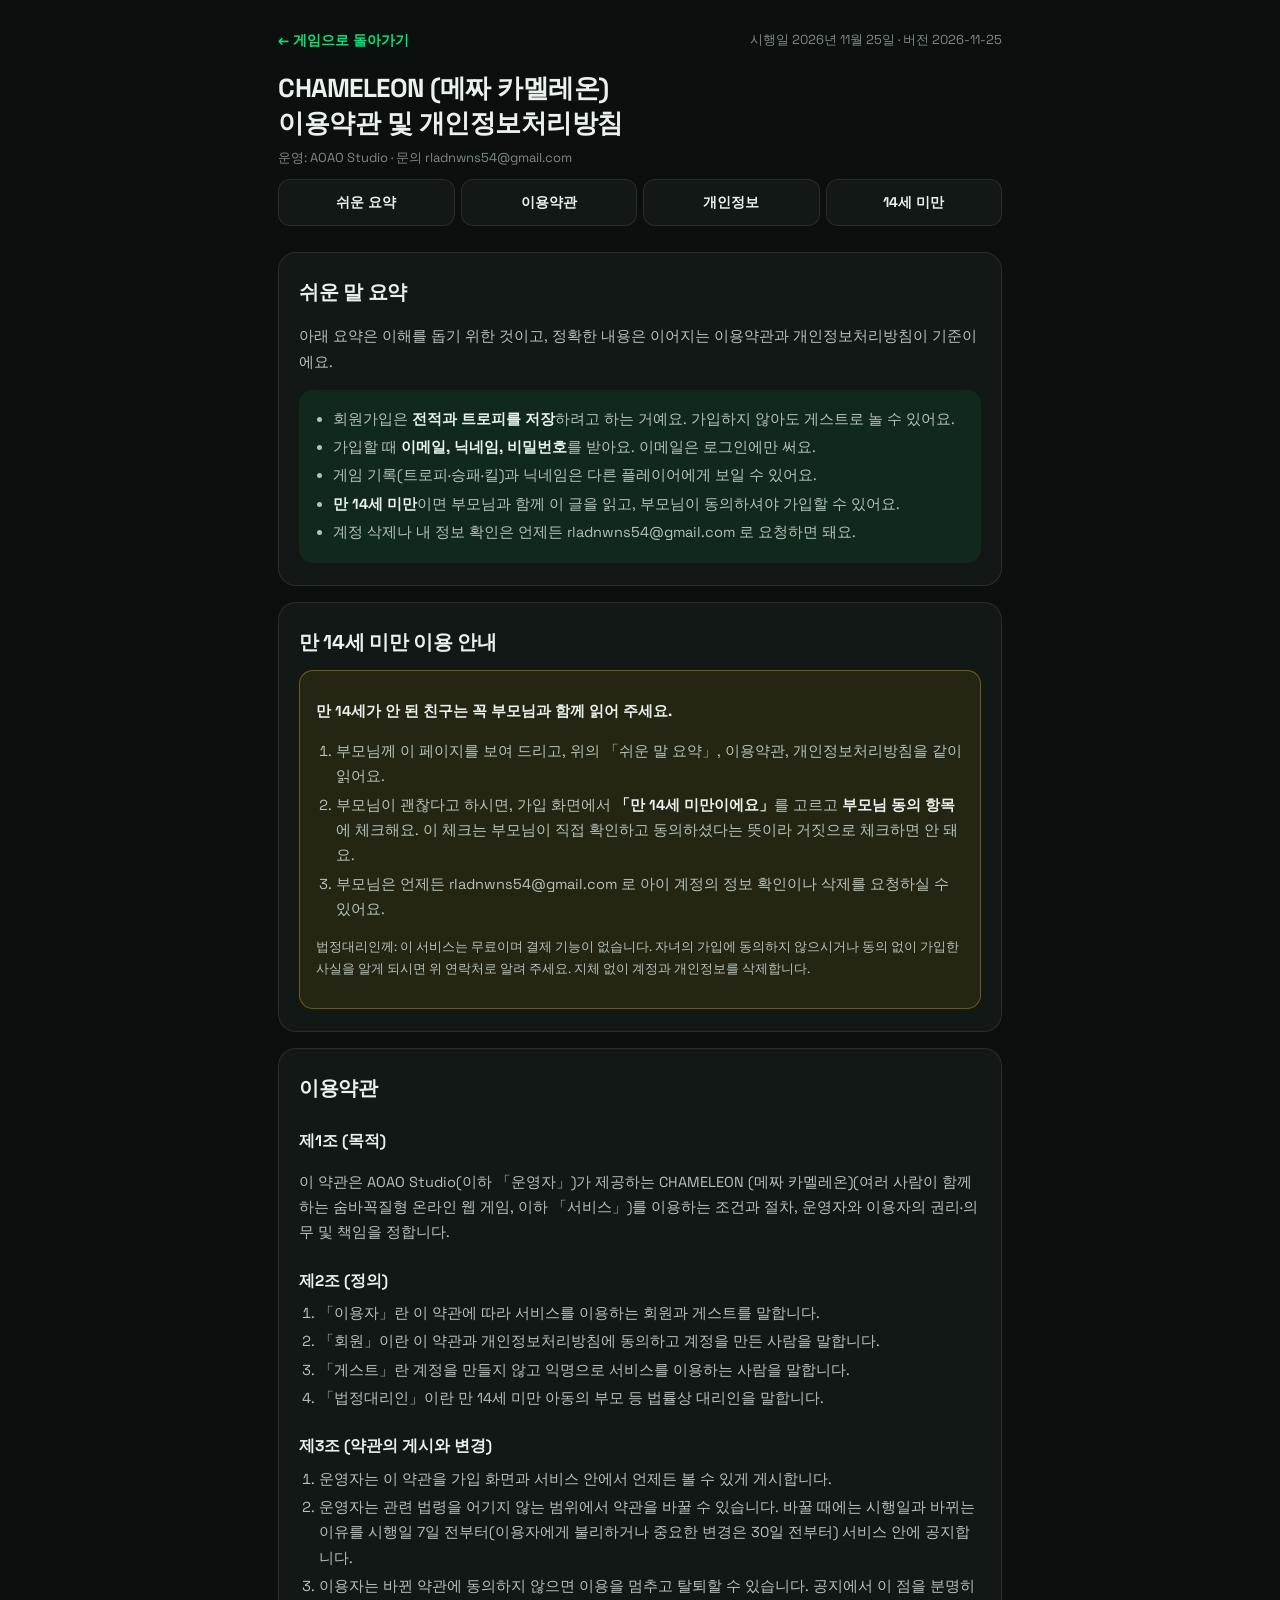
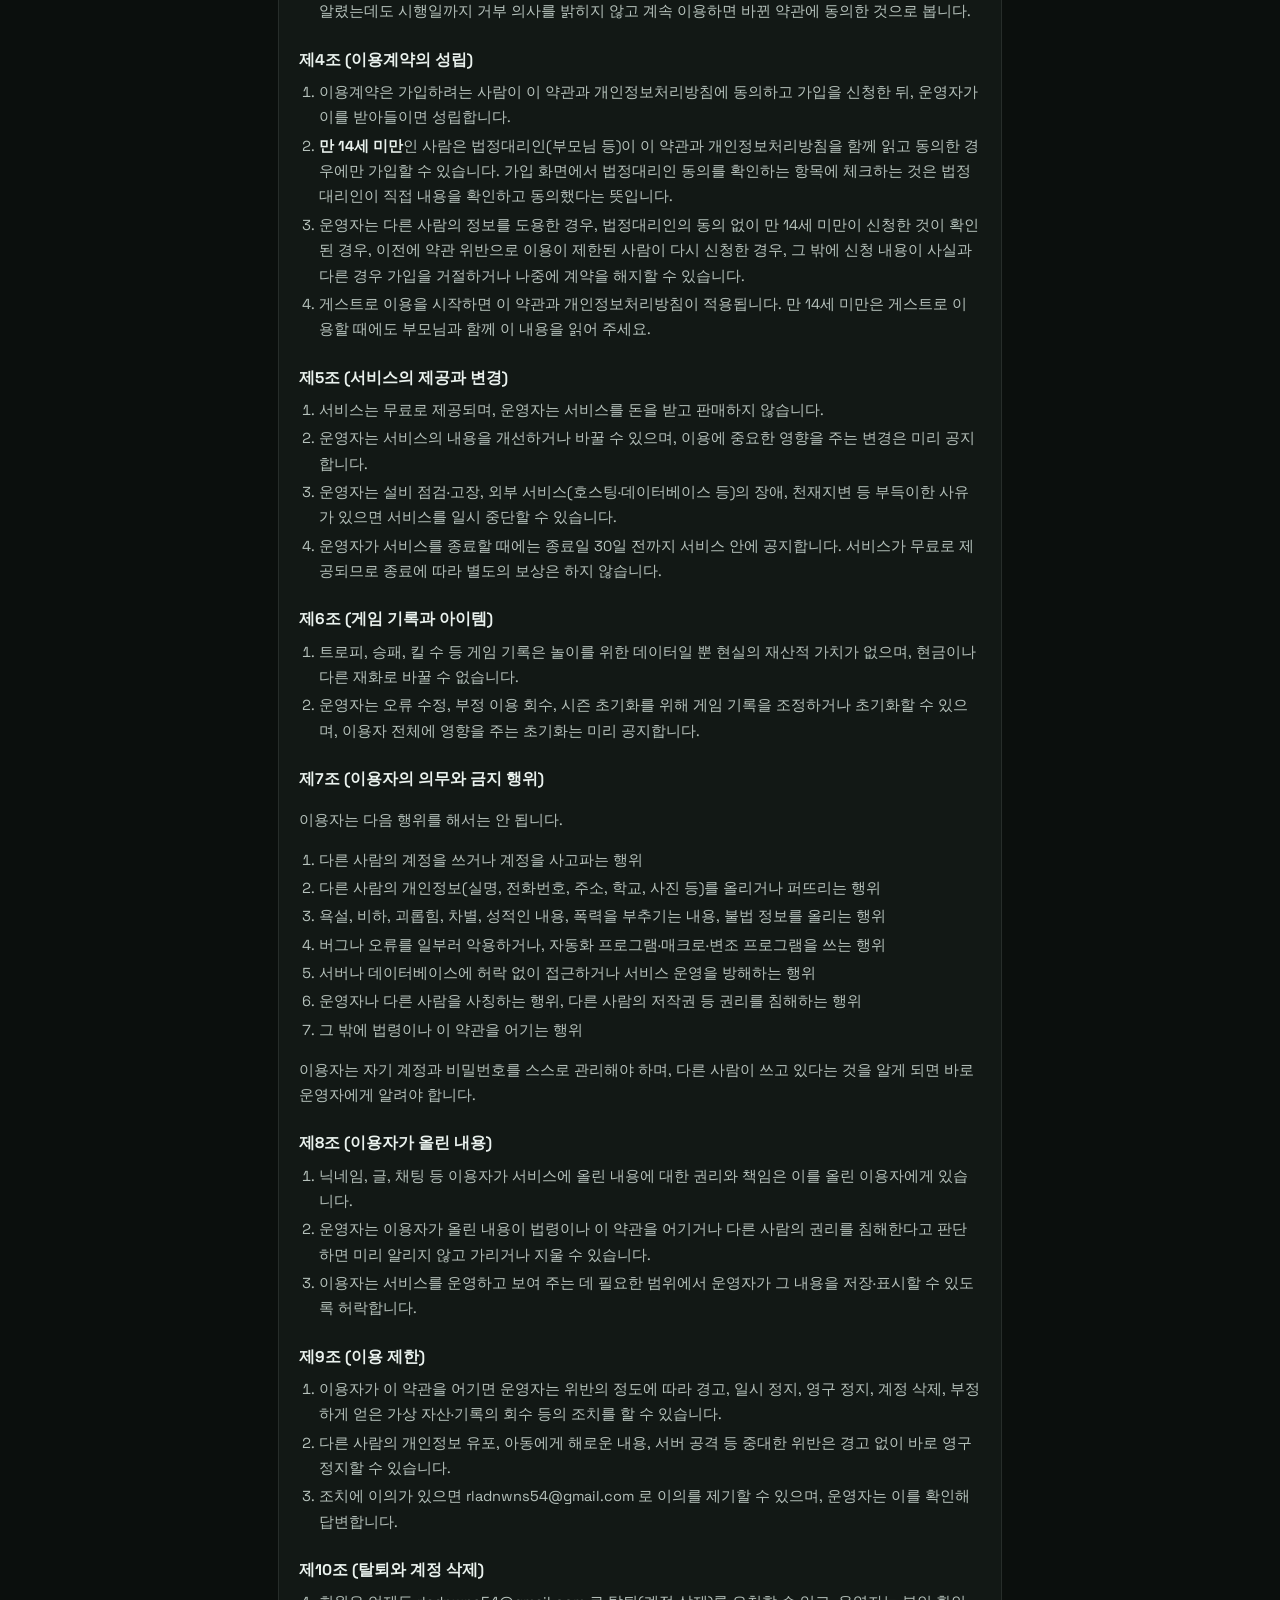
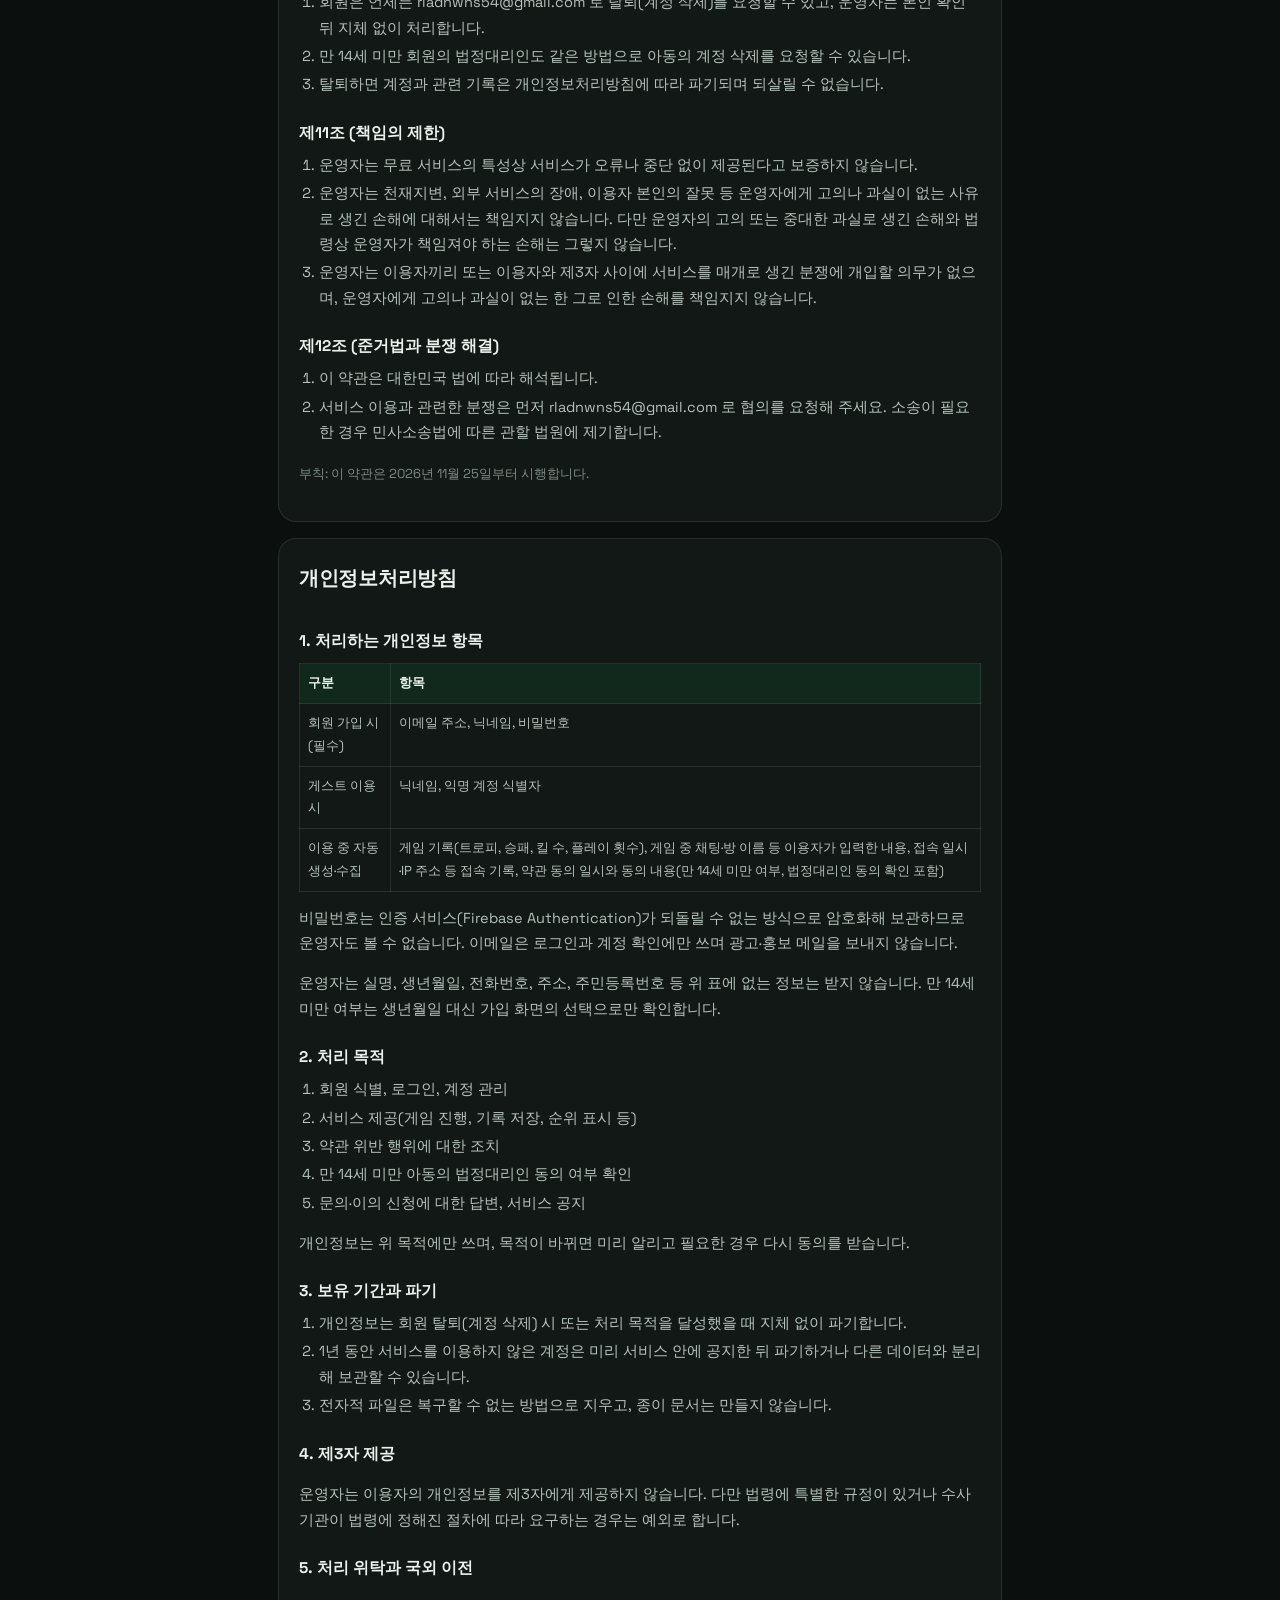
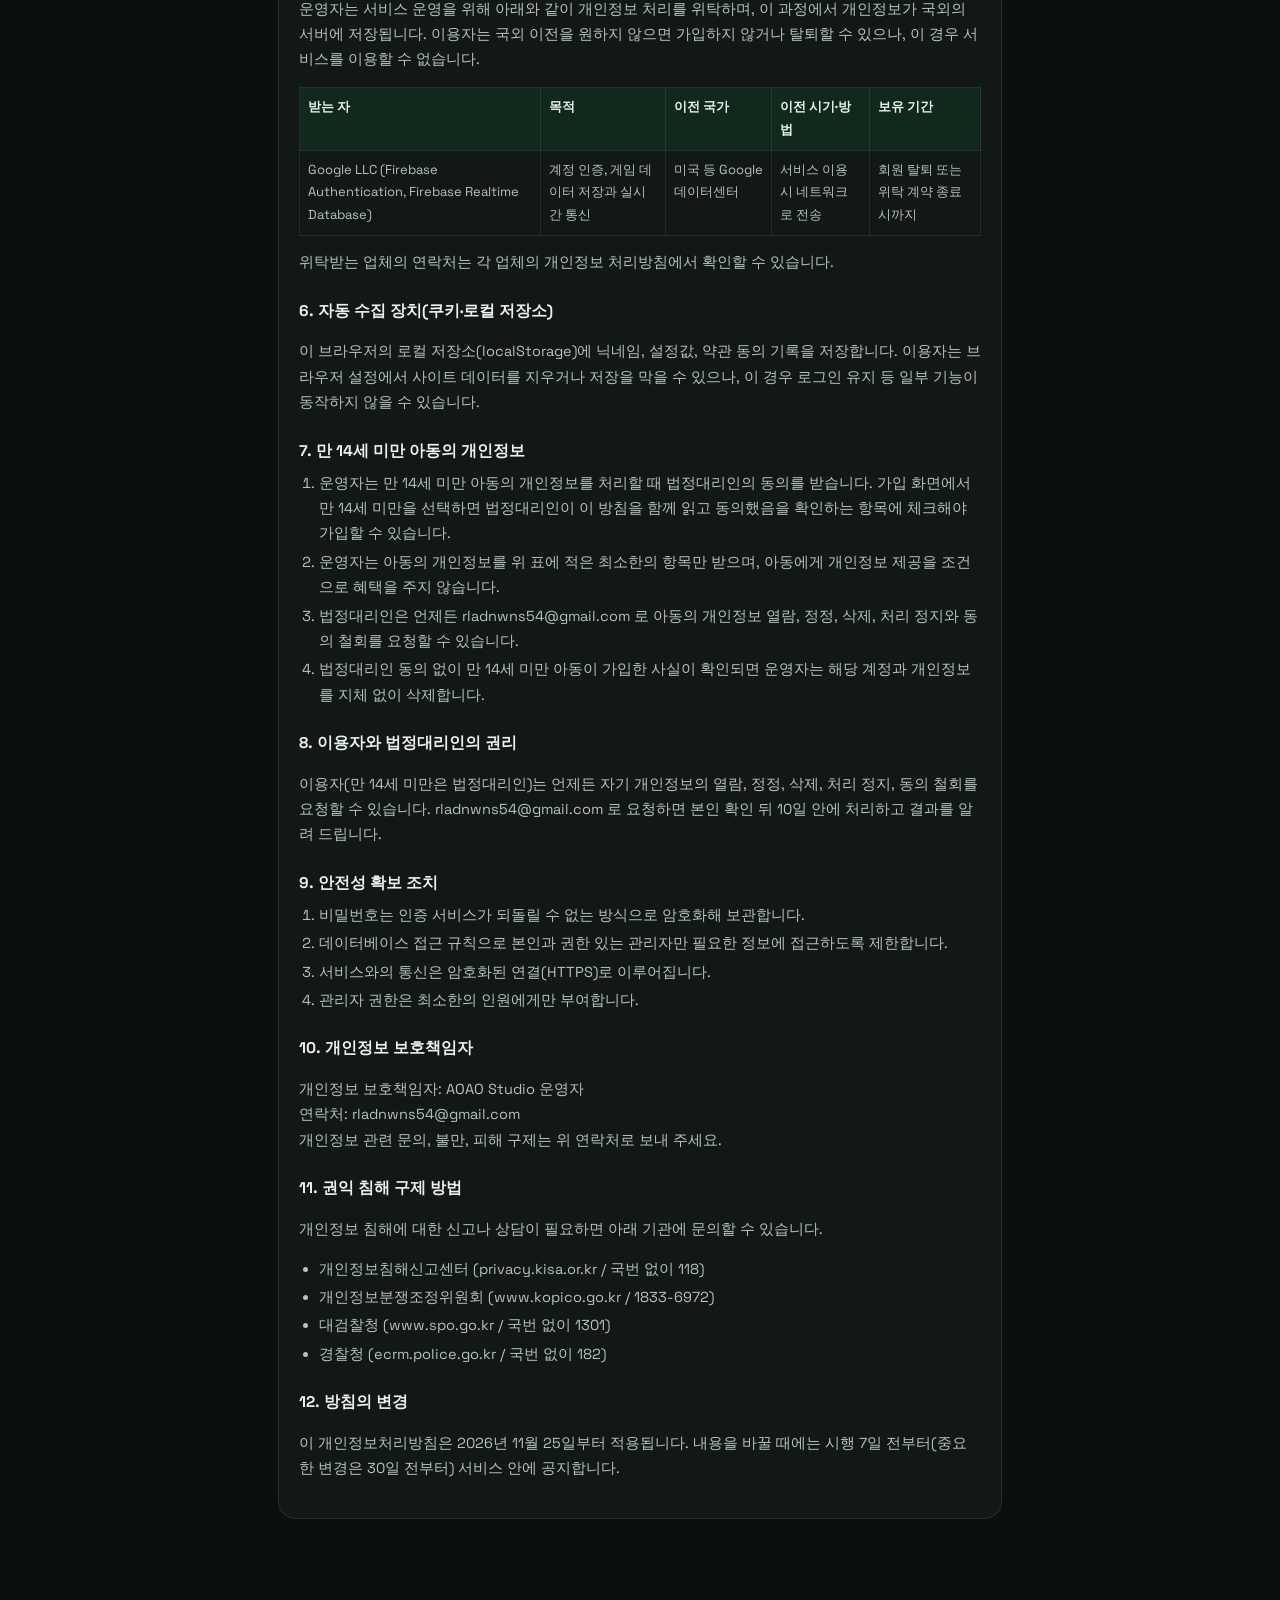
==== terms.html @ 979466a5 "회원가입에 이용약관·개인정보처리방침·만 14세 미만 보호자 동의 추가 - terms.html: 이용약관, 개인정보처리방침, 만 14세 미만 안내 - 가입 시 필수 동의 2개 + 나" ====
<!DOCTYPE html>
<html lang="ko">
<head>
<meta charset="utf-8">
<meta name="viewport" content="width=device-width, initial-scale=1">
<title>CHAMELEON (메짜 카멜레온) · 이용약관 및 개인정보처리방침</title>
<link rel="stylesheet" href="https://fonts.googleapis.com/css2?family=Space+Grotesk:wght@500;700&display=swap">
<style>
:root{--bg:#0b0f0d;--card:#121815;--ink:#EAF2EE;--sub:#B6C2BC;--mute:#7C8A83;--line:rgba(255,255,255,.09);--accent:#00E676;--soft:rgba(0,230,118,.08);--warn:rgba(255,196,0,.08);--warnline:rgba(255,196,0,.35);
font-family:'Space Grotesk','Pretendard','Apple SD Gothic Neo','Noto Sans KR',sans-serif;}
*{box-sizing:border-box}
body{margin:0;background:var(--bg);color:var(--ink);line-height:1.75;-webkit-font-smoothing:antialiased;font-family:inherit}
.wrap{max-width:760px;margin:0 auto;padding:28px 18px 80px}
a{color:var(--accent)}
.top{display:flex;justify-content:space-between;align-items:center;gap:10px;flex-wrap:wrap;margin-bottom:18px}
.top a{text-decoration:none;font-weight:700;font-size:14px}
nav.tabs{position:sticky;top:0;z-index:2;display:flex;gap:6px;background:var(--bg);padding:10px 0;margin-bottom:8px}
nav.tabs a{flex:1;text-align:center;padding:10px 6px;border-radius:12px;background:var(--card);border:1px solid var(--line);color:var(--ink);text-decoration:none;font-size:14px;font-weight:700}
h1{font-size:26px;line-height:1.35;margin:4px 0 6px;letter-spacing:-.5px}
.meta{color:var(--mute);font-size:13px}
section{background:var(--card);border:1px solid var(--line);border-radius:18px;padding:22px 20px;margin:16px 0;scroll-margin-top:70px}
h2{font-size:20px;margin:0 0 10px;letter-spacing:-.3px}
h3{font-size:15.5px;margin:22px 0 6px}
p,li{font-size:14.5px;color:var(--sub)}
ol,ul{padding-left:20px;margin:6px 0}
li{margin:3px 0}
b{color:var(--ink)}
.sum{background:var(--soft);border-radius:14px;padding:14px 16px 14px 34px;margin:8px 0 0}
.kid{background:var(--warn);border:1px solid var(--warnline);border-radius:14px;padding:14px 16px}
.small{font-size:13px}
table{width:100%;border-collapse:collapse;margin:8px 0;font-size:13px}
th,td{border:1px solid var(--line);padding:8px;text-align:left;vertical-align:top;color:var(--sub)}
th{color:var(--ink);background:var(--soft)}
.tw{overflow-x:auto}
.foot{color:var(--mute);font-size:13px;margin-top:18px}
</style>
</head>
<body>
<div class="wrap">
  <div class="top"><a href="index.html">← 게임으로 돌아가기</a><span class="meta">시행일 2026년 11월 25일 · 버전 2026-11-25</span></div>
  <h1>CHAMELEON (메짜 카멜레온)<br>이용약관 및 개인정보처리방침</h1>
  <div class="meta">운영: AOAO Studio · 문의 rladnwns54@gmail.com</div>
  <nav class="tabs"><a href="#summary">쉬운 요약</a><a href="#terms">이용약관</a><a href="#privacy">개인정보</a><a href="#kids">14세 미만</a></nav>
  <section id="summary"><h2>쉬운 말 요약</h2><p>아래 요약은 이해를 돕기 위한 것이고, 정확한 내용은 이어지는 이용약관과 개인정보처리방침이 기준이에요.</p><ul class="sum"><li>회원가입은 <b>전적과 트로피를 저장</b>하려고 하는 거예요. 가입하지 않아도 게스트로 놀 수 있어요.</li><li>가입할 때 <b>이메일, 닉네임, 비밀번호</b>를 받아요. 이메일은 로그인에만 써요.</li><li>게임 기록(트로피·승패·킬)과 닉네임은 다른 플레이어에게 보일 수 있어요.</li><li><b>만 14세 미만</b>이면 부모님과 함께 이 글을 읽고, 부모님이 동의하셔야 가입할 수 있어요.</li><li>계정 삭제나 내 정보 확인은 언제든 rladnwns54@gmail.com 로 요청하면 돼요.</li></ul></section>
  <section id="kids"><h2>만 14세 미만 이용 안내</h2><div class="kid">
<p><b>만 14세가 안 된 친구는 꼭 부모님과 함께 읽어 주세요.</b></p>
<ol>
<li>부모님께 이 페이지를 보여 드리고, 위의 「쉬운 말 요약」, 이용약관, 개인정보처리방침을 같이 읽어요.</li>
<li>부모님이 괜찮다고 하시면, 가입 화면에서 <b>「만 14세 미만이에요」</b>를 고르고 <b>부모님 동의 항목</b>에 체크해요. 이 체크는 부모님이 직접 확인하고 동의하셨다는 뜻이라 거짓으로 체크하면 안 돼요.</li>
<li>부모님은 언제든 rladnwns54@gmail.com 로 아이 계정의 정보 확인이나 삭제를 요청하실 수 있어요.</li>
</ol>
<p class="small">법정대리인께: 이 서비스는 무료이며 결제 기능이 없습니다. 자녀의 가입에 동의하지 않으시거나 동의 없이 가입한 사실을 알게 되시면 위 연락처로 알려 주세요. 지체 없이 계정과 개인정보를 삭제합니다.</p>
</div></section>
  <section id="terms"><h2>이용약관</h2><h3>제1조 (목적)</h3><p>이 약관은 AOAO Studio(이하 「운영자」)가 제공하는 CHAMELEON (메짜 카멜레온)(여러 사람이 함께 하는 숨바꼭질형 온라인 웹 게임, 이하 「서비스」)를 이용하는 조건과 절차, 운영자와 이용자의 권리·의무 및 책임을 정합니다.</p><h3>제2조 (정의)</h3><ol><li>「이용자」란 이 약관에 따라 서비스를 이용하는 회원과 게스트를 말합니다.</li><li>「회원」이란 이 약관과 개인정보처리방침에 동의하고 계정을 만든 사람을 말합니다.</li><li>「게스트」란 계정을 만들지 않고 익명으로 서비스를 이용하는 사람을 말합니다.</li><li>「법정대리인」이란 만 14세 미만 아동의 부모 등 법률상 대리인을 말합니다.</li></ol><h3>제3조 (약관의 게시와 변경)</h3><ol><li>운영자는 이 약관을 가입 화면과 서비스 안에서 언제든 볼 수 있게 게시합니다.</li><li>운영자는 관련 법령을 어기지 않는 범위에서 약관을 바꿀 수 있습니다. 바꿀 때에는 시행일과 바뀌는 이유를 시행일 7일 전부터(이용자에게 불리하거나 중요한 변경은 30일 전부터) 서비스 안에 공지합니다.</li><li>이용자는 바뀐 약관에 동의하지 않으면 이용을 멈추고 탈퇴할 수 있습니다. 공지에서 이 점을 분명히 알렸는데도 시행일까지 거부 의사를 밝히지 않고 계속 이용하면 바뀐 약관에 동의한 것으로 봅니다.</li></ol><h3>제4조 (이용계약의 성립)</h3><ol><li>이용계약은 가입하려는 사람이 이 약관과 개인정보처리방침에 동의하고 가입을 신청한 뒤, 운영자가 이를 받아들이면 성립합니다.</li><li><b>만 14세 미만</b>인 사람은 법정대리인(부모님 등)이 이 약관과 개인정보처리방침을 함께 읽고 동의한 경우에만 가입할 수 있습니다. 가입 화면에서 법정대리인 동의를 확인하는 항목에 체크하는 것은 법정대리인이 직접 내용을 확인하고 동의했다는 뜻입니다.</li><li>운영자는 다른 사람의 정보를 도용한 경우, 법정대리인의 동의 없이 만 14세 미만이 신청한 것이 확인된 경우, 이전에 약관 위반으로 이용이 제한된 사람이 다시 신청한 경우, 그 밖에 신청 내용이 사실과 다른 경우 가입을 거절하거나 나중에 계약을 해지할 수 있습니다.</li><li>게스트로 이용을 시작하면 이 약관과 개인정보처리방침이 적용됩니다. 만 14세 미만은 게스트로 이용할 때에도 부모님과 함께 이 내용을 읽어 주세요.</li></ol><h3>제5조 (서비스의 제공과 변경)</h3><ol><li>서비스는 무료로 제공되며, 운영자는 서비스를 돈을 받고 판매하지 않습니다.</li><li>운영자는 서비스의 내용을 개선하거나 바꿀 수 있으며, 이용에 중요한 영향을 주는 변경은 미리 공지합니다.</li><li>운영자는 설비 점검·고장, 외부 서비스(호스팅·데이터베이스 등)의 장애, 천재지변 등 부득이한 사유가 있으면 서비스를 일시 중단할 수 있습니다.</li><li>운영자가 서비스를 종료할 때에는 종료일 30일 전까지 서비스 안에 공지합니다. 서비스가 무료로 제공되므로 종료에 따라 별도의 보상은 하지 않습니다.</li></ol><h3>제6조 (게임 기록과 아이템)</h3><ol><li>트로피, 승패, 킬 수 등 게임 기록은 놀이를 위한 데이터일 뿐 현실의 재산적 가치가 없으며, 현금이나 다른 재화로 바꿀 수 없습니다.</li><li>운영자는 오류 수정, 부정 이용 회수, 시즌 초기화를 위해 게임 기록을 조정하거나 초기화할 수 있으며, 이용자 전체에 영향을 주는 초기화는 미리 공지합니다.</li></ol><h3>제7조 (이용자의 의무와 금지 행위)</h3><p>이용자는 다음 행위를 해서는 안 됩니다.</p><ol><li>다른 사람의 계정을 쓰거나 계정을 사고파는 행위</li><li>다른 사람의 개인정보(실명, 전화번호, 주소, 학교, 사진 등)를 올리거나 퍼뜨리는 행위</li><li>욕설, 비하, 괴롭힘, 차별, 성적인 내용, 폭력을 부추기는 내용, 불법 정보를 올리는 행위</li><li>버그나 오류를 일부러 악용하거나, 자동화 프로그램·매크로·변조 프로그램을 쓰는 행위</li><li>서버나 데이터베이스에 허락 없이 접근하거나 서비스 운영을 방해하는 행위</li><li>운영자나 다른 사람을 사칭하는 행위, 다른 사람의 저작권 등 권리를 침해하는 행위</li><li>그 밖에 법령이나 이 약관을 어기는 행위</li></ol><p>이용자는 자기 계정과 비밀번호를 스스로 관리해야 하며, 다른 사람이 쓰고 있다는 것을 알게 되면 바로 운영자에게 알려야 합니다.</p><h3>제8조 (이용자가 올린 내용)</h3><ol><li>닉네임, 글, 채팅 등 이용자가 서비스에 올린 내용에 대한 권리와 책임은 이를 올린 이용자에게 있습니다.</li><li>운영자는 이용자가 올린 내용이 법령이나 이 약관을 어기거나 다른 사람의 권리를 침해한다고 판단하면 미리 알리지 않고 가리거나 지울 수 있습니다.</li><li>이용자는 서비스를 운영하고 보여 주는 데 필요한 범위에서 운영자가 그 내용을 저장·표시할 수 있도록 허락합니다.</li></ol><h3>제9조 (이용 제한)</h3><ol><li>이용자가 이 약관을 어기면 운영자는 위반의 정도에 따라 경고, 일시 정지, 영구 정지, 계정 삭제, 부정하게 얻은 가상 자산·기록의 회수 등의 조치를 할 수 있습니다.</li><li>다른 사람의 개인정보 유포, 아동에게 해로운 내용, 서버 공격 등 중대한 위반은 경고 없이 바로 영구 정지할 수 있습니다.</li><li>조치에 이의가 있으면 rladnwns54@gmail.com 로 이의를 제기할 수 있으며, 운영자는 이를 확인해 답변합니다.</li></ol><h3>제10조 (탈퇴와 계정 삭제)</h3><ol><li>회원은 언제든 rladnwns54@gmail.com 로 탈퇴(계정 삭제)를 요청할 수 있고, 운영자는 본인 확인 뒤 지체 없이 처리합니다.</li><li>만 14세 미만 회원의 법정대리인도 같은 방법으로 아동의 계정 삭제를 요청할 수 있습니다.</li><li>탈퇴하면 계정과 관련 기록은 개인정보처리방침에 따라 파기되며 되살릴 수 없습니다.</li></ol><h3>제11조 (책임의 제한)</h3><ol><li>운영자는 무료 서비스의 특성상 서비스가 오류나 중단 없이 제공된다고 보증하지 않습니다.</li><li>운영자는 천재지변, 외부 서비스의 장애, 이용자 본인의 잘못 등 운영자에게 고의나 과실이 없는 사유로 생긴 손해에 대해서는 책임지지 않습니다. 다만 운영자의 고의 또는 중대한 과실로 생긴 손해와 법령상 운영자가 책임져야 하는 손해는 그렇지 않습니다.</li><li>운영자는 이용자끼리 또는 이용자와 제3자 사이에 서비스를 매개로 생긴 분쟁에 개입할 의무가 없으며, 운영자에게 고의나 과실이 없는 한 그로 인한 손해를 책임지지 않습니다.</li></ol><h3>제12조 (준거법과 분쟁 해결)</h3><ol><li>이 약관은 대한민국 법에 따라 해석됩니다.</li><li>서비스 이용과 관련한 분쟁은 먼저 rladnwns54@gmail.com 로 협의를 요청해 주세요. 소송이 필요한 경우 민사소송법에 따른 관할 법원에 제기합니다.</li></ol><p class="foot">부칙: 이 약관은 2026년 11월 25일부터 시행합니다.</p></section>
  <section id="privacy"><h2>개인정보처리방침</h2><div class="tw"><h3>1. 처리하는 개인정보 항목</h3><table><tr><th>구분</th><th>항목</th></tr>
<tr><td>회원 가입 시(필수)</td><td>이메일 주소, 닉네임, 비밀번호</td></tr>
<tr><td>게스트 이용 시</td><td>닉네임, 익명 계정 식별자</td></tr>
<tr><td>이용 중 자동 생성·수집</td><td>게임 기록(트로피, 승패, 킬 수, 플레이 횟수), 게임 중 채팅·방 이름 등 이용자가 입력한 내용, 접속 일시·IP 주소 등 접속 기록, 약관 동의 일시와 동의 내용(만 14세 미만 여부, 법정대리인 동의 확인 포함)</td></tr></table>
<p>비밀번호는 인증 서비스(Firebase Authentication)가 되돌릴 수 없는 방식으로 암호화해 보관하므로 운영자도 볼 수 없습니다. 이메일은 로그인과 계정 확인에만 쓰며 광고·홍보 메일을 보내지 않습니다.</p><p>운영자는 실명, 생년월일, 전화번호, 주소, 주민등록번호 등 위 표에 없는 정보는 받지 않습니다. 만 14세 미만 여부는 생년월일 대신 가입 화면의 선택으로만 확인합니다.</p><h3>2. 처리 목적</h3><ol><li>회원 식별, 로그인, 계정 관리</li><li>서비스 제공(게임 진행, 기록 저장, 순위 표시 등)</li><li>약관 위반 행위에 대한 조치</li><li>만 14세 미만 아동의 법정대리인 동의 여부 확인</li><li>문의·이의 신청에 대한 답변, 서비스 공지</li></ol><p>개인정보는 위 목적에만 쓰며, 목적이 바뀌면 미리 알리고 필요한 경우 다시 동의를 받습니다.</p><h3>3. 보유 기간과 파기</h3><ol><li>개인정보는 회원 탈퇴(계정 삭제) 시 또는 처리 목적을 달성했을 때 지체 없이 파기합니다. </li><li>1년 동안 서비스를 이용하지 않은 계정은 미리 서비스 안에 공지한 뒤 파기하거나 다른 데이터와 분리해 보관할 수 있습니다.</li><li>전자적 파일은 복구할 수 없는 방법으로 지우고, 종이 문서는 만들지 않습니다.</li></ol><h3>4. 제3자 제공</h3><p>운영자는 이용자의 개인정보를 제3자에게 제공하지 않습니다. 다만 법령에 특별한 규정이 있거나 수사기관이 법령에 정해진 절차에 따라 요구하는 경우는 예외로 합니다.</p><h3>5. 처리 위탁과 국외 이전</h3><p>운영자는 서비스 운영을 위해 아래와 같이 개인정보 처리를 위탁하며, 이 과정에서 개인정보가 국외의 서버에 저장됩니다. 이용자는 국외 이전을 원하지 않으면 가입하지 않거나 탈퇴할 수 있으나, 이 경우 서비스를 이용할 수 없습니다.</p>
<table><tr><th>받는 자</th><th>목적</th><th>이전 국가</th><th>이전 시기·방법</th><th>보유 기간</th></tr><tr><td>Google LLC (Firebase Authentication, Firebase Realtime Database)</td><td>계정 인증, 게임 데이터 저장과 실시간 통신</td><td>미국 등 Google 데이터센터</td><td>서비스 이용 시 네트워크로 전송</td><td>회원 탈퇴 또는 위탁 계약 종료 시까지</td></tr></table>
<p>위탁받는 업체의 연락처는 각 업체의 개인정보 처리방침에서 확인할 수 있습니다.</p><h3>6. 자동 수집 장치(쿠키·로컬 저장소)</h3><p>이 브라우저의 로컬 저장소(localStorage)에 닉네임, 설정값, 약관 동의 기록을 저장합니다. 이용자는 브라우저 설정에서 사이트 데이터를 지우거나 저장을 막을 수 있으나, 이 경우 로그인 유지 등 일부 기능이 동작하지 않을 수 있습니다.</p><h3>7. 만 14세 미만 아동의 개인정보</h3><ol><li>운영자는 만 14세 미만 아동의 개인정보를 처리할 때 법정대리인의 동의를 받습니다. 가입 화면에서 만 14세 미만을 선택하면 법정대리인이 이 방침을 함께 읽고 동의했음을 확인하는 항목에 체크해야 가입할 수 있습니다.</li><li>운영자는 아동의 개인정보를 위 표에 적은 최소한의 항목만 받으며, 아동에게 개인정보 제공을 조건으로 혜택을 주지 않습니다.</li><li>법정대리인은 언제든 rladnwns54@gmail.com 로 아동의 개인정보 열람, 정정, 삭제, 처리 정지와 동의 철회를 요청할 수 있습니다.</li><li>법정대리인 동의 없이 만 14세 미만 아동이 가입한 사실이 확인되면 운영자는 해당 계정과 개인정보를 지체 없이 삭제합니다.</li></ol><h3>8. 이용자와 법정대리인의 권리</h3><p>이용자(만 14세 미만은 법정대리인)는 언제든 자기 개인정보의 열람, 정정, 삭제, 처리 정지, 동의 철회를 요청할 수 있습니다. rladnwns54@gmail.com 로 요청하면 본인 확인 뒤 10일 안에 처리하고 결과를 알려 드립니다.</p><h3>9. 안전성 확보 조치</h3><ol><li>비밀번호는 인증 서비스가 되돌릴 수 없는 방식으로 암호화해 보관합니다.</li><li>데이터베이스 접근 규칙으로 본인과 권한 있는 관리자만 필요한 정보에 접근하도록 제한합니다.</li><li>서비스와의 통신은 암호화된 연결(HTTPS)로 이루어집니다.</li><li>관리자 권한은 최소한의 인원에게만 부여합니다.</li></ol><h3>10. 개인정보 보호책임자</h3><p>개인정보 보호책임자: AOAO Studio 운영자<br>연락처: rladnwns54@gmail.com<br>개인정보 관련 문의, 불만, 피해 구제는 위 연락처로 보내 주세요.</p><h3>11. 권익 침해 구제 방법</h3><p>개인정보 침해에 대한 신고나 상담이 필요하면 아래 기관에 문의할 수 있습니다.</p><ul>
<li>개인정보침해신고센터 (privacy.kisa.or.kr / 국번 없이 118)</li>
<li>개인정보분쟁조정위원회 (www.kopico.go.kr / 1833-6972)</li>
<li>대검찰청 (www.spo.go.kr / 국번 없이 1301)</li>
<li>경찰청 (ecrm.police.go.kr / 국번 없이 182)</li>
</ul><h3>12. 방침의 변경</h3><p>이 개인정보처리방침은 2026년 11월 25일부터 적용됩니다. 내용을 바꿀 때에는 시행 7일 전부터(중요한 변경은 30일 전부터) 서비스 안에 공지합니다.</p></div></section>
</div>
</body>
</html>
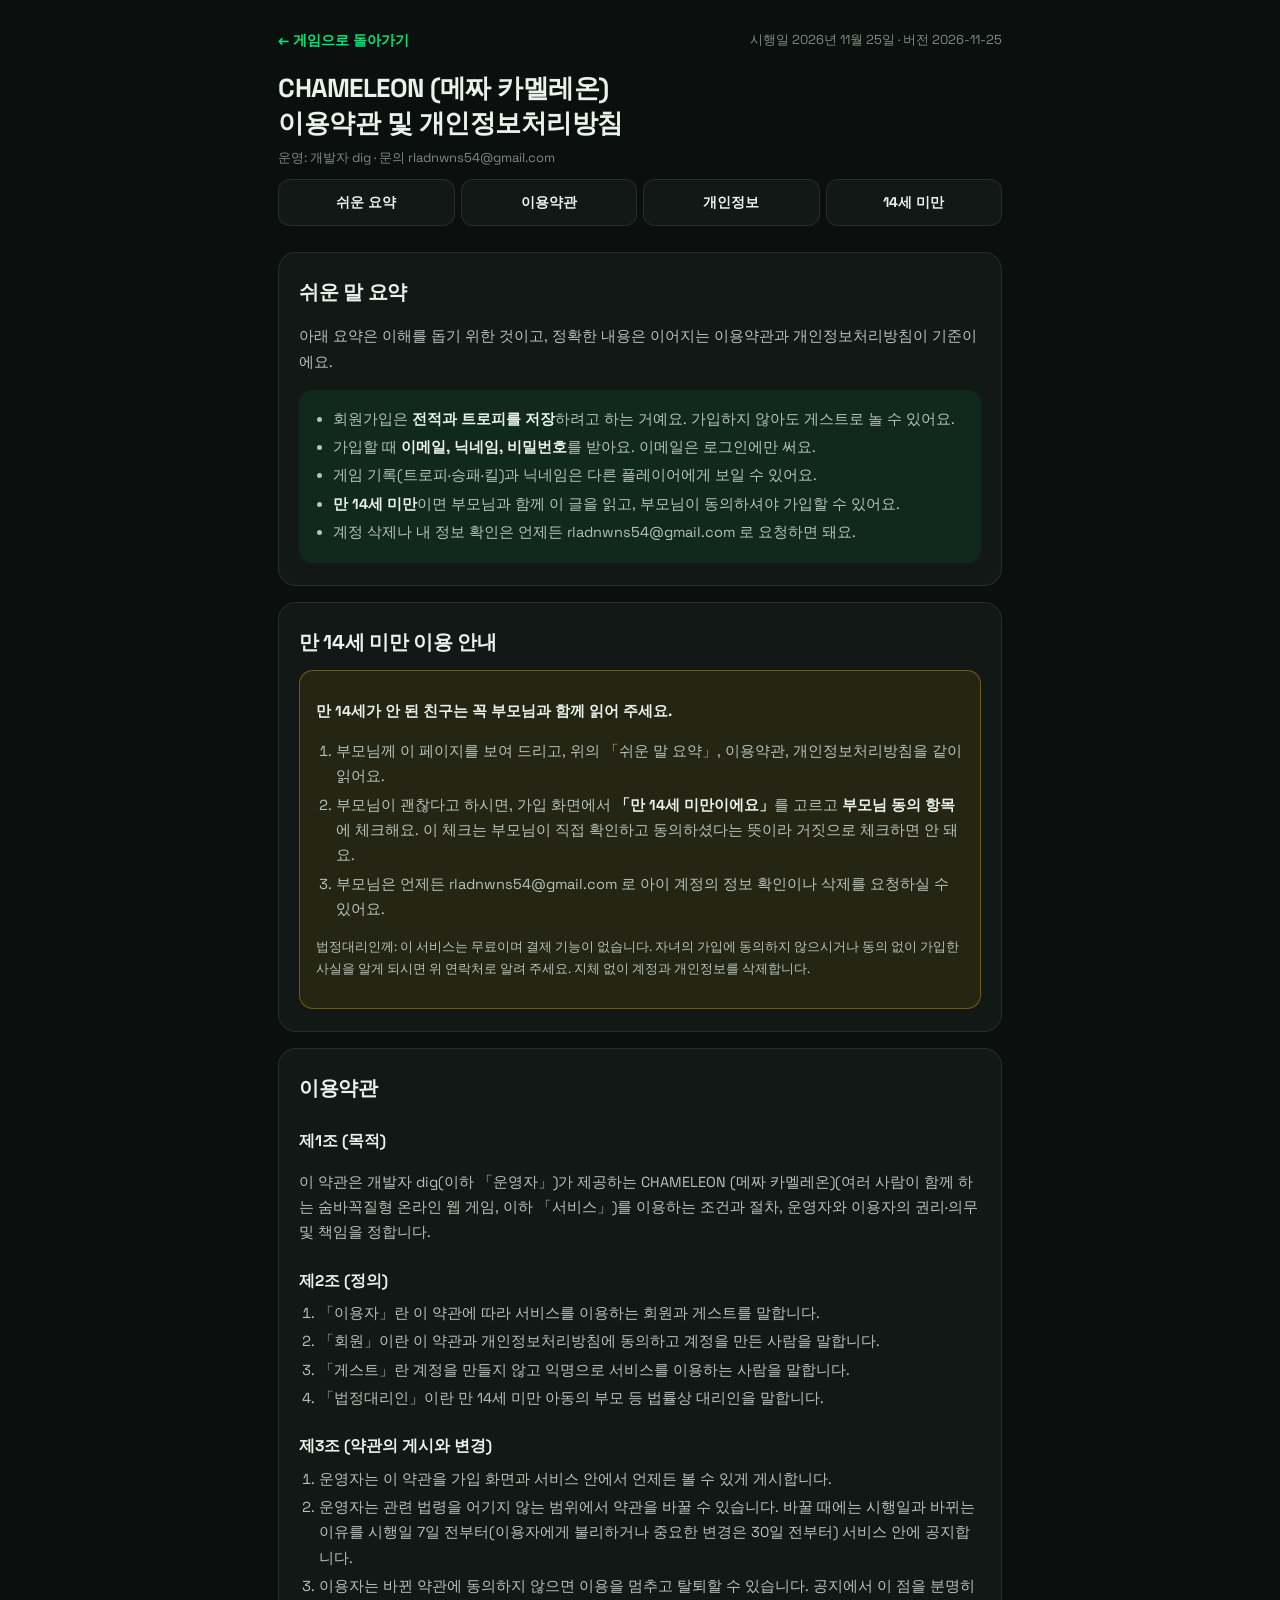
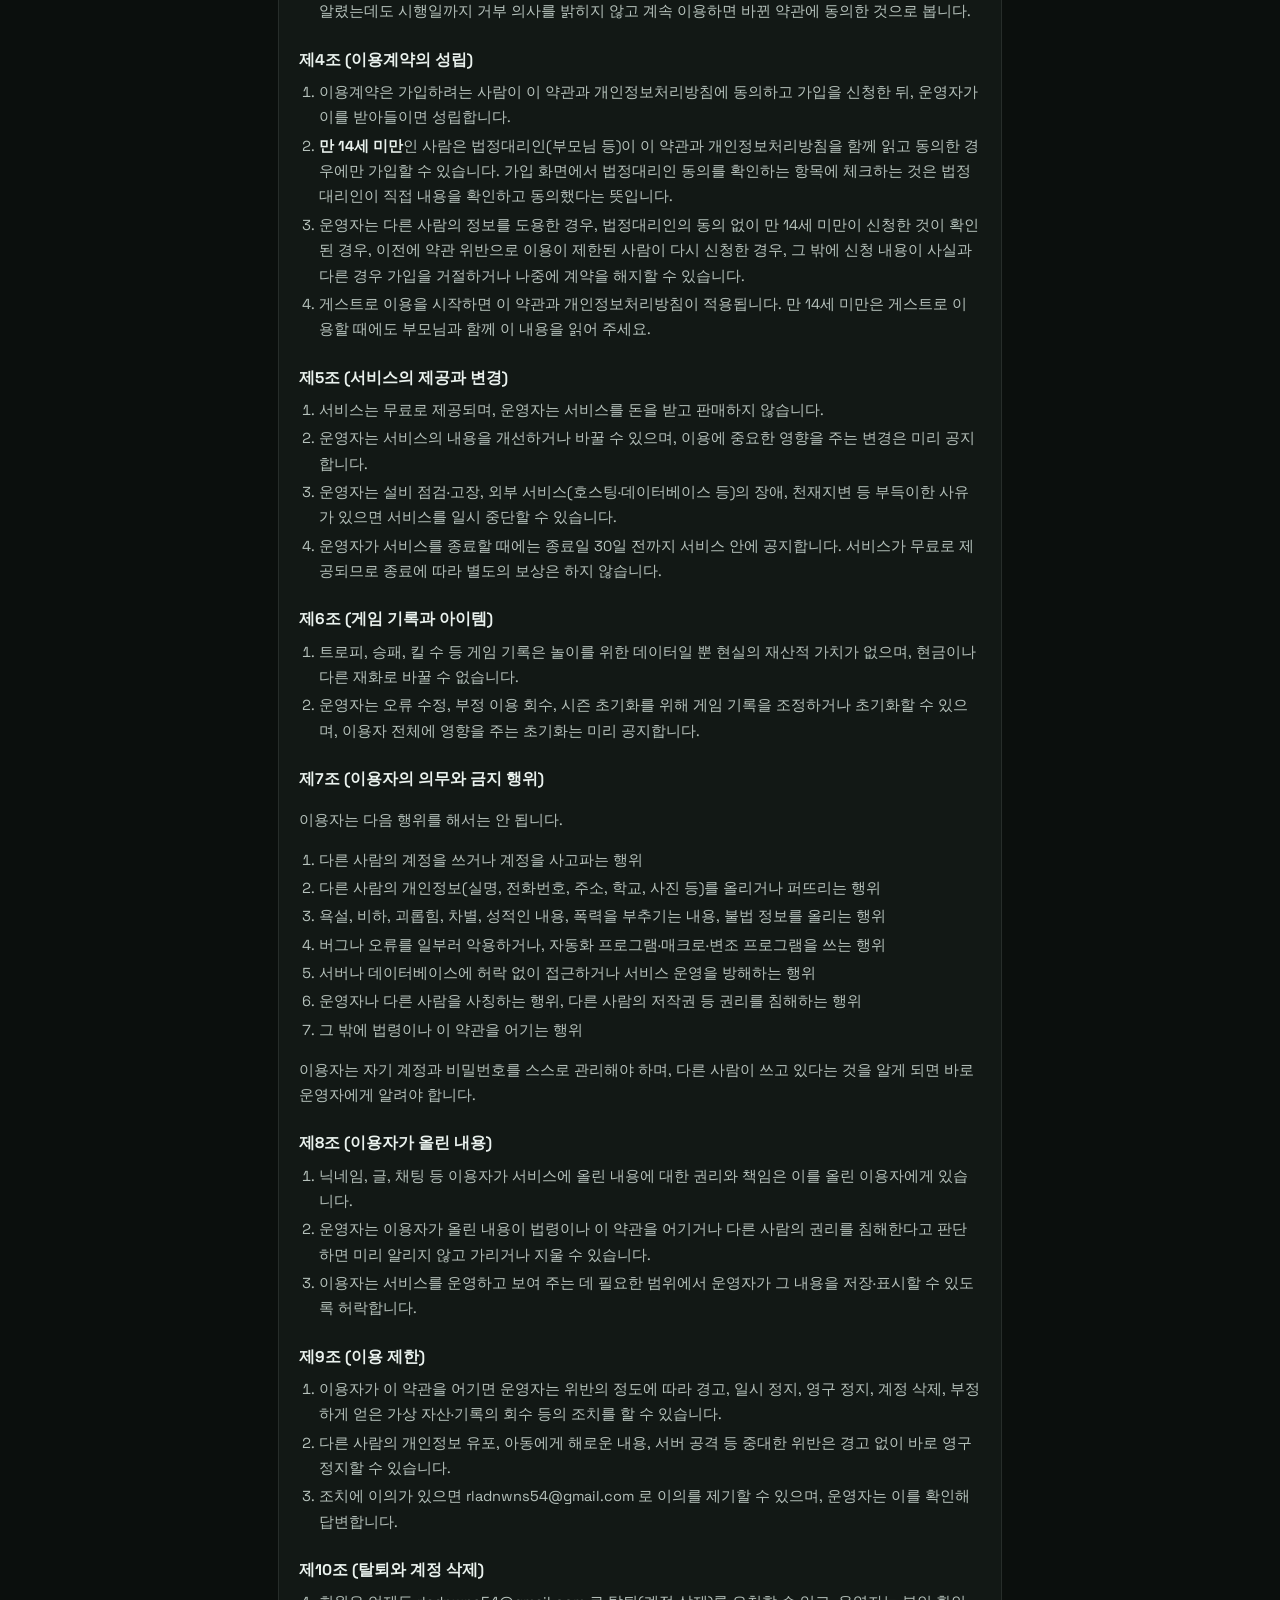
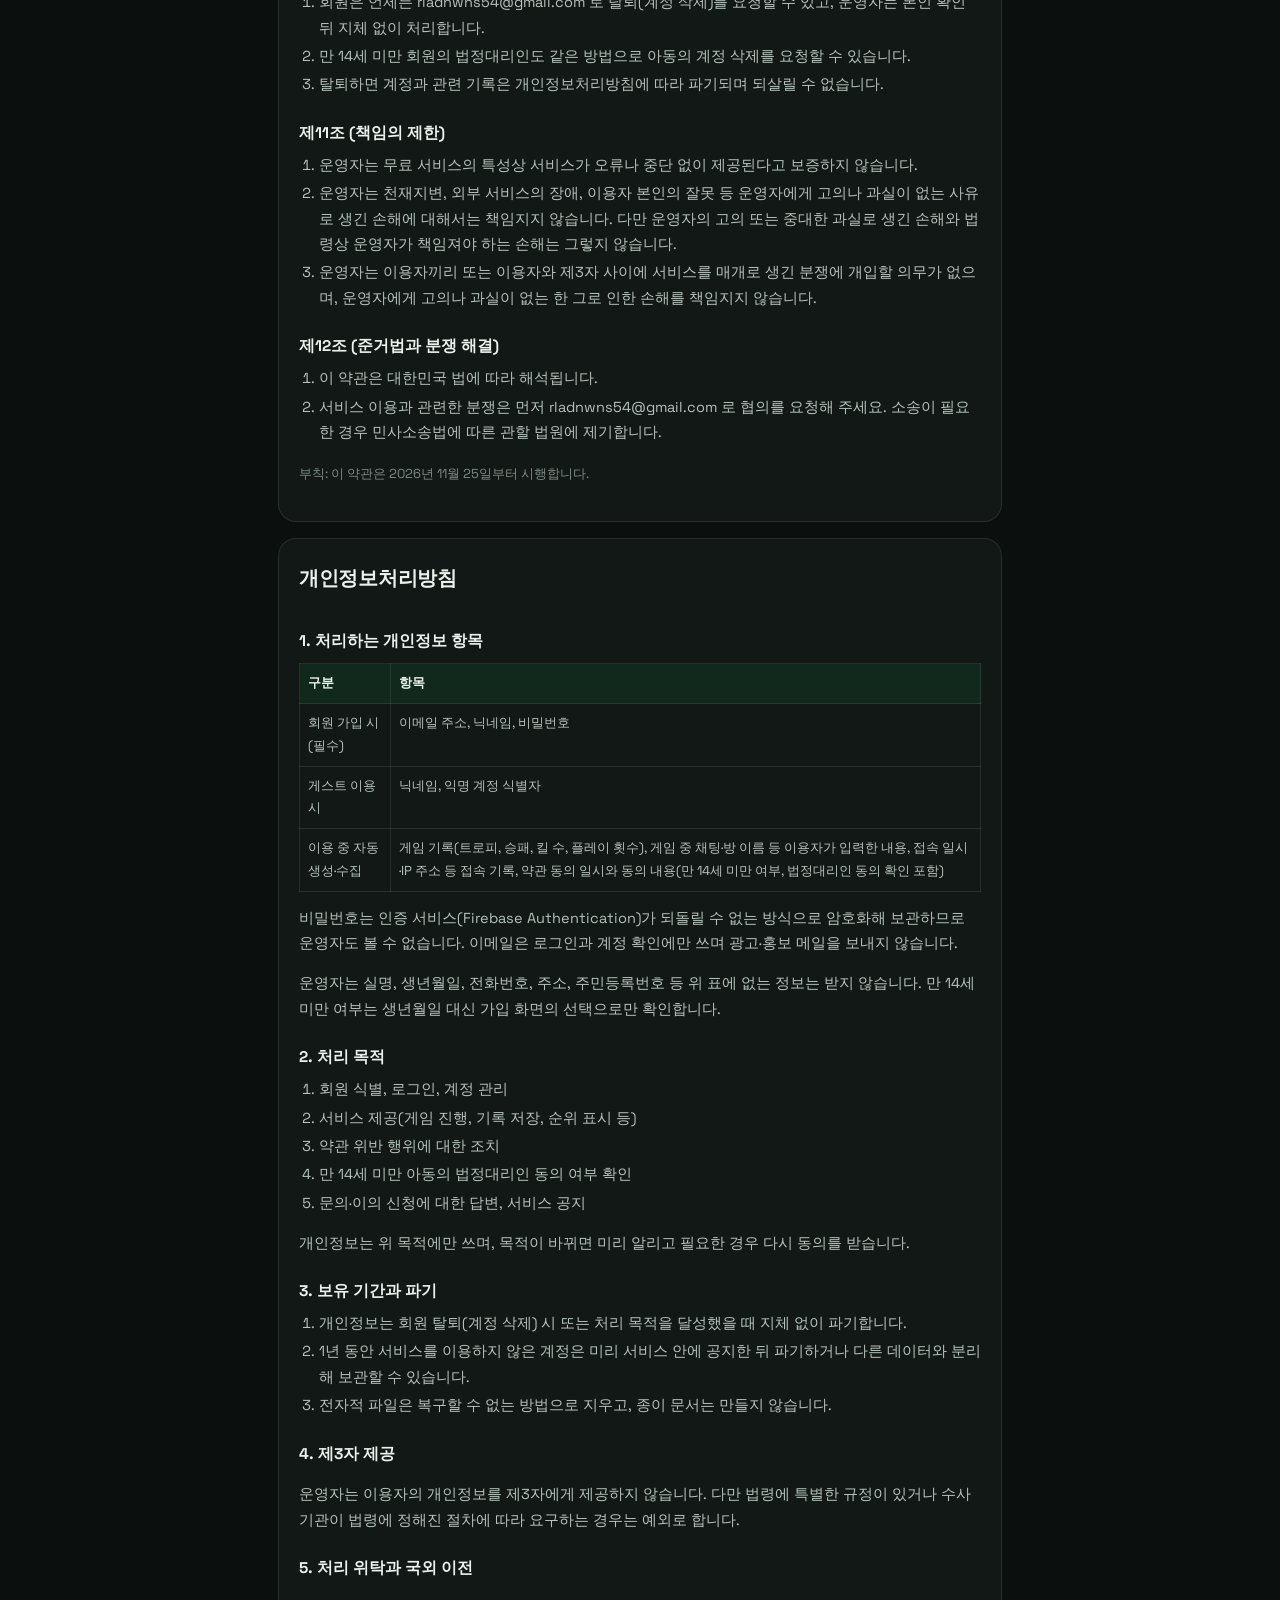
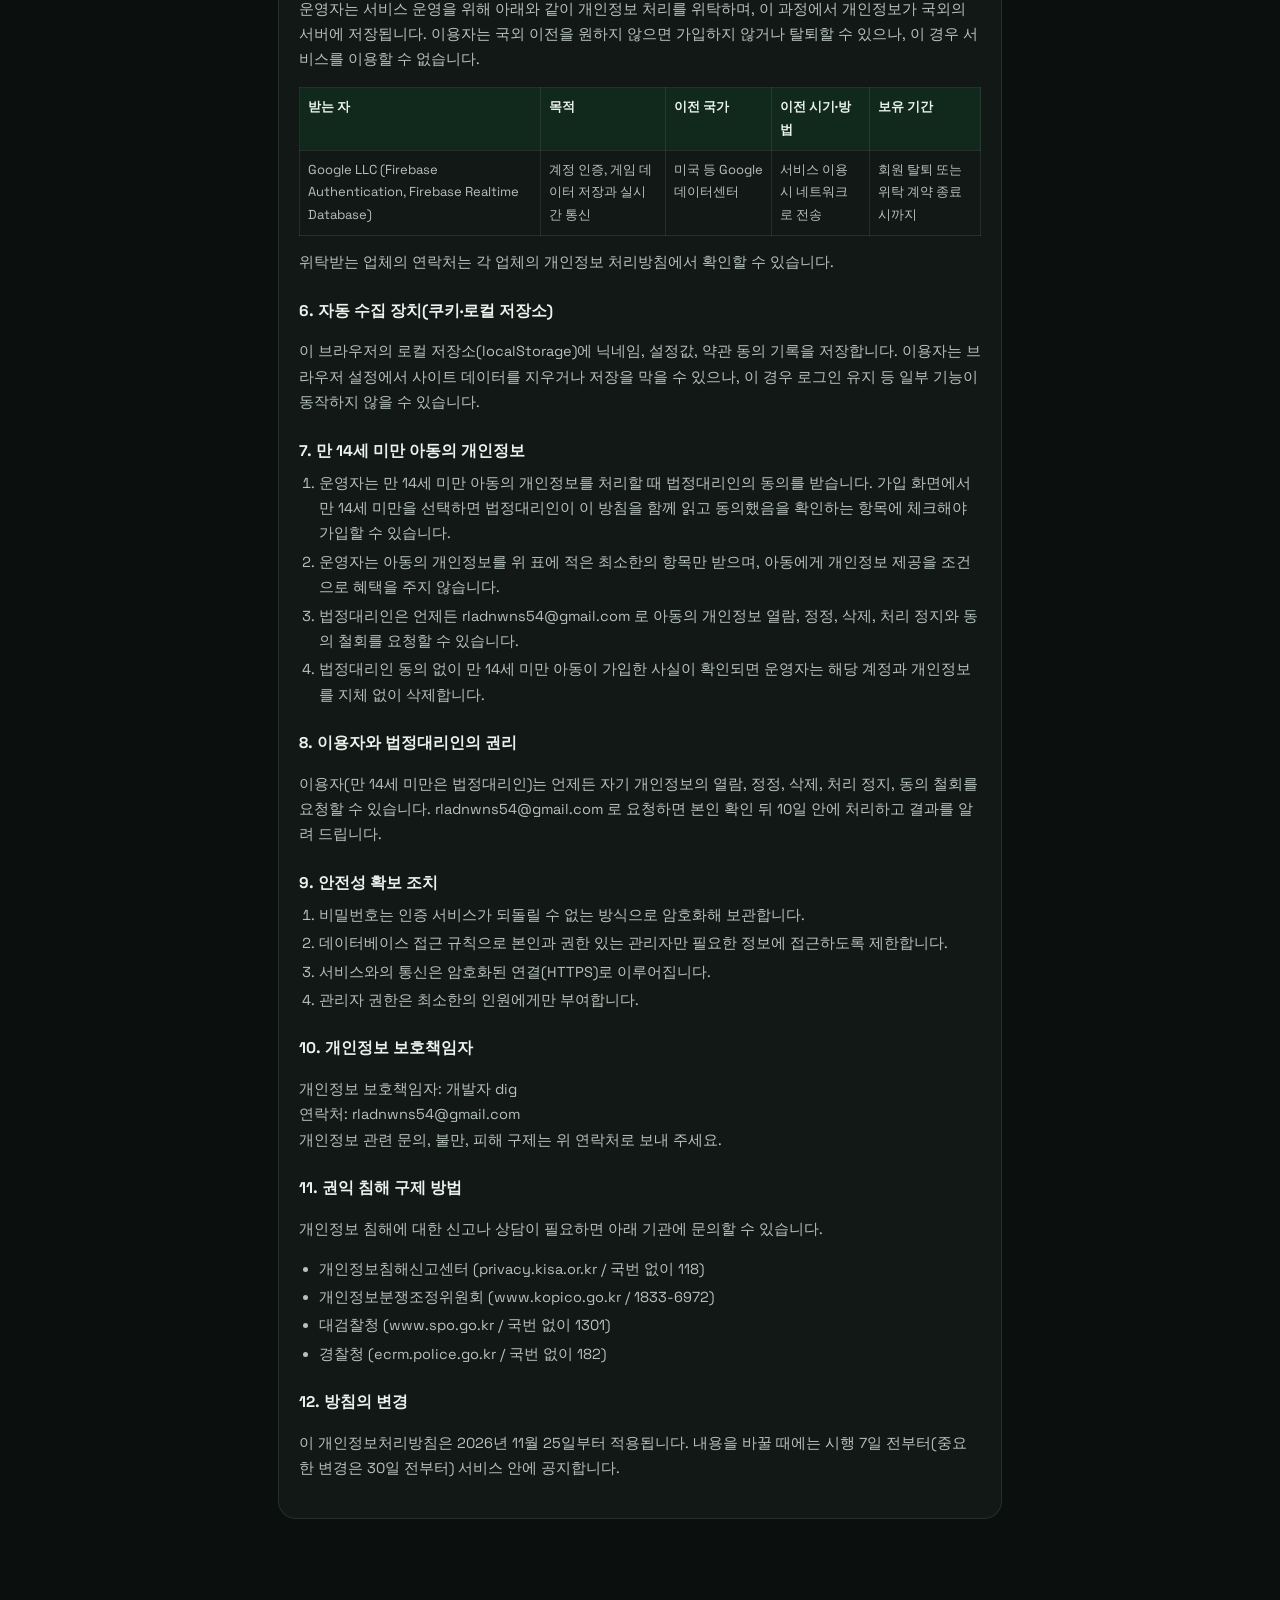
==== commit 026eca69: "약관 운영자 표기를 AOAO Studio에서 개발자 dig로 변경 Co-Authored-By: Claude Opus 5.5 <noreply@anthropic.com> Claude-" ====
--- a/terms.html
+++ b/terms.html
@@ -39,7 +39,7 @@
 <div class="wrap">
   <div class="top"><a href="index.html">← 게임으로 돌아가기</a><span class="meta">시행일 2026년 11월 25일 · 버전 2026-11-25</span></div>
   <h1>CHAMELEON (메짜 카멜레온)<br>이용약관 및 개인정보처리방침</h1>
-  <div class="meta">운영: AOAO Studio · 문의 rladnwns54@gmail.com</div>
+  <div class="meta">운영: 개발자 dig · 문의 rladnwns54@gmail.com</div>
   <nav class="tabs"><a href="#summary">쉬운 요약</a><a href="#terms">이용약관</a><a href="#privacy">개인정보</a><a href="#kids">14세 미만</a></nav>
   <section id="summary"><h2>쉬운 말 요약</h2><p>아래 요약은 이해를 돕기 위한 것이고, 정확한 내용은 이어지는 이용약관과 개인정보처리방침이 기준이에요.</p><ul class="sum"><li>회원가입은 <b>전적과 트로피를 저장</b>하려고 하는 거예요. 가입하지 않아도 게스트로 놀 수 있어요.</li><li>가입할 때 <b>이메일, 닉네임, 비밀번호</b>를 받아요. 이메일은 로그인에만 써요.</li><li>게임 기록(트로피·승패·킬)과 닉네임은 다른 플레이어에게 보일 수 있어요.</li><li><b>만 14세 미만</b>이면 부모님과 함께 이 글을 읽고, 부모님이 동의하셔야 가입할 수 있어요.</li><li>계정 삭제나 내 정보 확인은 언제든 rladnwns54@gmail.com 로 요청하면 돼요.</li></ul></section>
   <section id="kids"><h2>만 14세 미만 이용 안내</h2><div class="kid">
@@ -51,14 +51,14 @@
 </ol>
 <p class="small">법정대리인께: 이 서비스는 무료이며 결제 기능이 없습니다. 자녀의 가입에 동의하지 않으시거나 동의 없이 가입한 사실을 알게 되시면 위 연락처로 알려 주세요. 지체 없이 계정과 개인정보를 삭제합니다.</p>
 </div></section>
-  <section id="terms"><h2>이용약관</h2><h3>제1조 (목적)</h3><p>이 약관은 AOAO Studio(이하 「운영자」)가 제공하는 CHAMELEON (메짜 카멜레온)(여러 사람이 함께 하는 숨바꼭질형 온라인 웹 게임, 이하 「서비스」)를 이용하는 조건과 절차, 운영자와 이용자의 권리·의무 및 책임을 정합니다.</p><h3>제2조 (정의)</h3><ol><li>「이용자」란 이 약관에 따라 서비스를 이용하는 회원과 게스트를 말합니다.</li><li>「회원」이란 이 약관과 개인정보처리방침에 동의하고 계정을 만든 사람을 말합니다.</li><li>「게스트」란 계정을 만들지 않고 익명으로 서비스를 이용하는 사람을 말합니다.</li><li>「법정대리인」이란 만 14세 미만 아동의 부모 등 법률상 대리인을 말합니다.</li></ol><h3>제3조 (약관의 게시와 변경)</h3><ol><li>운영자는 이 약관을 가입 화면과 서비스 안에서 언제든 볼 수 있게 게시합니다.</li><li>운영자는 관련 법령을 어기지 않는 범위에서 약관을 바꿀 수 있습니다. 바꿀 때에는 시행일과 바뀌는 이유를 시행일 7일 전부터(이용자에게 불리하거나 중요한 변경은 30일 전부터) 서비스 안에 공지합니다.</li><li>이용자는 바뀐 약관에 동의하지 않으면 이용을 멈추고 탈퇴할 수 있습니다. 공지에서 이 점을 분명히 알렸는데도 시행일까지 거부 의사를 밝히지 않고 계속 이용하면 바뀐 약관에 동의한 것으로 봅니다.</li></ol><h3>제4조 (이용계약의 성립)</h3><ol><li>이용계약은 가입하려는 사람이 이 약관과 개인정보처리방침에 동의하고 가입을 신청한 뒤, 운영자가 이를 받아들이면 성립합니다.</li><li><b>만 14세 미만</b>인 사람은 법정대리인(부모님 등)이 이 약관과 개인정보처리방침을 함께 읽고 동의한 경우에만 가입할 수 있습니다. 가입 화면에서 법정대리인 동의를 확인하는 항목에 체크하는 것은 법정대리인이 직접 내용을 확인하고 동의했다는 뜻입니다.</li><li>운영자는 다른 사람의 정보를 도용한 경우, 법정대리인의 동의 없이 만 14세 미만이 신청한 것이 확인된 경우, 이전에 약관 위반으로 이용이 제한된 사람이 다시 신청한 경우, 그 밖에 신청 내용이 사실과 다른 경우 가입을 거절하거나 나중에 계약을 해지할 수 있습니다.</li><li>게스트로 이용을 시작하면 이 약관과 개인정보처리방침이 적용됩니다. 만 14세 미만은 게스트로 이용할 때에도 부모님과 함께 이 내용을 읽어 주세요.</li></ol><h3>제5조 (서비스의 제공과 변경)</h3><ol><li>서비스는 무료로 제공되며, 운영자는 서비스를 돈을 받고 판매하지 않습니다.</li><li>운영자는 서비스의 내용을 개선하거나 바꿀 수 있으며, 이용에 중요한 영향을 주는 변경은 미리 공지합니다.</li><li>운영자는 설비 점검·고장, 외부 서비스(호스팅·데이터베이스 등)의 장애, 천재지변 등 부득이한 사유가 있으면 서비스를 일시 중단할 수 있습니다.</li><li>운영자가 서비스를 종료할 때에는 종료일 30일 전까지 서비스 안에 공지합니다. 서비스가 무료로 제공되므로 종료에 따라 별도의 보상은 하지 않습니다.</li></ol><h3>제6조 (게임 기록과 아이템)</h3><ol><li>트로피, 승패, 킬 수 등 게임 기록은 놀이를 위한 데이터일 뿐 현실의 재산적 가치가 없으며, 현금이나 다른 재화로 바꿀 수 없습니다.</li><li>운영자는 오류 수정, 부정 이용 회수, 시즌 초기화를 위해 게임 기록을 조정하거나 초기화할 수 있으며, 이용자 전체에 영향을 주는 초기화는 미리 공지합니다.</li></ol><h3>제7조 (이용자의 의무와 금지 행위)</h3><p>이용자는 다음 행위를 해서는 안 됩니다.</p><ol><li>다른 사람의 계정을 쓰거나 계정을 사고파는 행위</li><li>다른 사람의 개인정보(실명, 전화번호, 주소, 학교, 사진 등)를 올리거나 퍼뜨리는 행위</li><li>욕설, 비하, 괴롭힘, 차별, 성적인 내용, 폭력을 부추기는 내용, 불법 정보를 올리는 행위</li><li>버그나 오류를 일부러 악용하거나, 자동화 프로그램·매크로·변조 프로그램을 쓰는 행위</li><li>서버나 데이터베이스에 허락 없이 접근하거나 서비스 운영을 방해하는 행위</li><li>운영자나 다른 사람을 사칭하는 행위, 다른 사람의 저작권 등 권리를 침해하는 행위</li><li>그 밖에 법령이나 이 약관을 어기는 행위</li></ol><p>이용자는 자기 계정과 비밀번호를 스스로 관리해야 하며, 다른 사람이 쓰고 있다는 것을 알게 되면 바로 운영자에게 알려야 합니다.</p><h3>제8조 (이용자가 올린 내용)</h3><ol><li>닉네임, 글, 채팅 등 이용자가 서비스에 올린 내용에 대한 권리와 책임은 이를 올린 이용자에게 있습니다.</li><li>운영자는 이용자가 올린 내용이 법령이나 이 약관을 어기거나 다른 사람의 권리를 침해한다고 판단하면 미리 알리지 않고 가리거나 지울 수 있습니다.</li><li>이용자는 서비스를 운영하고 보여 주는 데 필요한 범위에서 운영자가 그 내용을 저장·표시할 수 있도록 허락합니다.</li></ol><h3>제9조 (이용 제한)</h3><ol><li>이용자가 이 약관을 어기면 운영자는 위반의 정도에 따라 경고, 일시 정지, 영구 정지, 계정 삭제, 부정하게 얻은 가상 자산·기록의 회수 등의 조치를 할 수 있습니다.</li><li>다른 사람의 개인정보 유포, 아동에게 해로운 내용, 서버 공격 등 중대한 위반은 경고 없이 바로 영구 정지할 수 있습니다.</li><li>조치에 이의가 있으면 rladnwns54@gmail.com 로 이의를 제기할 수 있으며, 운영자는 이를 확인해 답변합니다.</li></ol><h3>제10조 (탈퇴와 계정 삭제)</h3><ol><li>회원은 언제든 rladnwns54@gmail.com 로 탈퇴(계정 삭제)를 요청할 수 있고, 운영자는 본인 확인 뒤 지체 없이 처리합니다.</li><li>만 14세 미만 회원의 법정대리인도 같은 방법으로 아동의 계정 삭제를 요청할 수 있습니다.</li><li>탈퇴하면 계정과 관련 기록은 개인정보처리방침에 따라 파기되며 되살릴 수 없습니다.</li></ol><h3>제11조 (책임의 제한)</h3><ol><li>운영자는 무료 서비스의 특성상 서비스가 오류나 중단 없이 제공된다고 보증하지 않습니다.</li><li>운영자는 천재지변, 외부 서비스의 장애, 이용자 본인의 잘못 등 운영자에게 고의나 과실이 없는 사유로 생긴 손해에 대해서는 책임지지 않습니다. 다만 운영자의 고의 또는 중대한 과실로 생긴 손해와 법령상 운영자가 책임져야 하는 손해는 그렇지 않습니다.</li><li>운영자는 이용자끼리 또는 이용자와 제3자 사이에 서비스를 매개로 생긴 분쟁에 개입할 의무가 없으며, 운영자에게 고의나 과실이 없는 한 그로 인한 손해를 책임지지 않습니다.</li></ol><h3>제12조 (준거법과 분쟁 해결)</h3><ol><li>이 약관은 대한민국 법에 따라 해석됩니다.</li><li>서비스 이용과 관련한 분쟁은 먼저 rladnwns54@gmail.com 로 협의를 요청해 주세요. 소송이 필요한 경우 민사소송법에 따른 관할 법원에 제기합니다.</li></ol><p class="foot">부칙: 이 약관은 2026년 11월 25일부터 시행합니다.</p></section>
+  <section id="terms"><h2>이용약관</h2><h3>제1조 (목적)</h3><p>이 약관은 개발자 dig(이하 「운영자」)가 제공하는 CHAMELEON (메짜 카멜레온)(여러 사람이 함께 하는 숨바꼭질형 온라인 웹 게임, 이하 「서비스」)를 이용하는 조건과 절차, 운영자와 이용자의 권리·의무 및 책임을 정합니다.</p><h3>제2조 (정의)</h3><ol><li>「이용자」란 이 약관에 따라 서비스를 이용하는 회원과 게스트를 말합니다.</li><li>「회원」이란 이 약관과 개인정보처리방침에 동의하고 계정을 만든 사람을 말합니다.</li><li>「게스트」란 계정을 만들지 않고 익명으로 서비스를 이용하는 사람을 말합니다.</li><li>「법정대리인」이란 만 14세 미만 아동의 부모 등 법률상 대리인을 말합니다.</li></ol><h3>제3조 (약관의 게시와 변경)</h3><ol><li>운영자는 이 약관을 가입 화면과 서비스 안에서 언제든 볼 수 있게 게시합니다.</li><li>운영자는 관련 법령을 어기지 않는 범위에서 약관을 바꿀 수 있습니다. 바꿀 때에는 시행일과 바뀌는 이유를 시행일 7일 전부터(이용자에게 불리하거나 중요한 변경은 30일 전부터) 서비스 안에 공지합니다.</li><li>이용자는 바뀐 약관에 동의하지 않으면 이용을 멈추고 탈퇴할 수 있습니다. 공지에서 이 점을 분명히 알렸는데도 시행일까지 거부 의사를 밝히지 않고 계속 이용하면 바뀐 약관에 동의한 것으로 봅니다.</li></ol><h3>제4조 (이용계약의 성립)</h3><ol><li>이용계약은 가입하려는 사람이 이 약관과 개인정보처리방침에 동의하고 가입을 신청한 뒤, 운영자가 이를 받아들이면 성립합니다.</li><li><b>만 14세 미만</b>인 사람은 법정대리인(부모님 등)이 이 약관과 개인정보처리방침을 함께 읽고 동의한 경우에만 가입할 수 있습니다. 가입 화면에서 법정대리인 동의를 확인하는 항목에 체크하는 것은 법정대리인이 직접 내용을 확인하고 동의했다는 뜻입니다.</li><li>운영자는 다른 사람의 정보를 도용한 경우, 법정대리인의 동의 없이 만 14세 미만이 신청한 것이 확인된 경우, 이전에 약관 위반으로 이용이 제한된 사람이 다시 신청한 경우, 그 밖에 신청 내용이 사실과 다른 경우 가입을 거절하거나 나중에 계약을 해지할 수 있습니다.</li><li>게스트로 이용을 시작하면 이 약관과 개인정보처리방침이 적용됩니다. 만 14세 미만은 게스트로 이용할 때에도 부모님과 함께 이 내용을 읽어 주세요.</li></ol><h3>제5조 (서비스의 제공과 변경)</h3><ol><li>서비스는 무료로 제공되며, 운영자는 서비스를 돈을 받고 판매하지 않습니다.</li><li>운영자는 서비스의 내용을 개선하거나 바꿀 수 있으며, 이용에 중요한 영향을 주는 변경은 미리 공지합니다.</li><li>운영자는 설비 점검·고장, 외부 서비스(호스팅·데이터베이스 등)의 장애, 천재지변 등 부득이한 사유가 있으면 서비스를 일시 중단할 수 있습니다.</li><li>운영자가 서비스를 종료할 때에는 종료일 30일 전까지 서비스 안에 공지합니다. 서비스가 무료로 제공되므로 종료에 따라 별도의 보상은 하지 않습니다.</li></ol><h3>제6조 (게임 기록과 아이템)</h3><ol><li>트로피, 승패, 킬 수 등 게임 기록은 놀이를 위한 데이터일 뿐 현실의 재산적 가치가 없으며, 현금이나 다른 재화로 바꿀 수 없습니다.</li><li>운영자는 오류 수정, 부정 이용 회수, 시즌 초기화를 위해 게임 기록을 조정하거나 초기화할 수 있으며, 이용자 전체에 영향을 주는 초기화는 미리 공지합니다.</li></ol><h3>제7조 (이용자의 의무와 금지 행위)</h3><p>이용자는 다음 행위를 해서는 안 됩니다.</p><ol><li>다른 사람의 계정을 쓰거나 계정을 사고파는 행위</li><li>다른 사람의 개인정보(실명, 전화번호, 주소, 학교, 사진 등)를 올리거나 퍼뜨리는 행위</li><li>욕설, 비하, 괴롭힘, 차별, 성적인 내용, 폭력을 부추기는 내용, 불법 정보를 올리는 행위</li><li>버그나 오류를 일부러 악용하거나, 자동화 프로그램·매크로·변조 프로그램을 쓰는 행위</li><li>서버나 데이터베이스에 허락 없이 접근하거나 서비스 운영을 방해하는 행위</li><li>운영자나 다른 사람을 사칭하는 행위, 다른 사람의 저작권 등 권리를 침해하는 행위</li><li>그 밖에 법령이나 이 약관을 어기는 행위</li></ol><p>이용자는 자기 계정과 비밀번호를 스스로 관리해야 하며, 다른 사람이 쓰고 있다는 것을 알게 되면 바로 운영자에게 알려야 합니다.</p><h3>제8조 (이용자가 올린 내용)</h3><ol><li>닉네임, 글, 채팅 등 이용자가 서비스에 올린 내용에 대한 권리와 책임은 이를 올린 이용자에게 있습니다.</li><li>운영자는 이용자가 올린 내용이 법령이나 이 약관을 어기거나 다른 사람의 권리를 침해한다고 판단하면 미리 알리지 않고 가리거나 지울 수 있습니다.</li><li>이용자는 서비스를 운영하고 보여 주는 데 필요한 범위에서 운영자가 그 내용을 저장·표시할 수 있도록 허락합니다.</li></ol><h3>제9조 (이용 제한)</h3><ol><li>이용자가 이 약관을 어기면 운영자는 위반의 정도에 따라 경고, 일시 정지, 영구 정지, 계정 삭제, 부정하게 얻은 가상 자산·기록의 회수 등의 조치를 할 수 있습니다.</li><li>다른 사람의 개인정보 유포, 아동에게 해로운 내용, 서버 공격 등 중대한 위반은 경고 없이 바로 영구 정지할 수 있습니다.</li><li>조치에 이의가 있으면 rladnwns54@gmail.com 로 이의를 제기할 수 있으며, 운영자는 이를 확인해 답변합니다.</li></ol><h3>제10조 (탈퇴와 계정 삭제)</h3><ol><li>회원은 언제든 rladnwns54@gmail.com 로 탈퇴(계정 삭제)를 요청할 수 있고, 운영자는 본인 확인 뒤 지체 없이 처리합니다.</li><li>만 14세 미만 회원의 법정대리인도 같은 방법으로 아동의 계정 삭제를 요청할 수 있습니다.</li><li>탈퇴하면 계정과 관련 기록은 개인정보처리방침에 따라 파기되며 되살릴 수 없습니다.</li></ol><h3>제11조 (책임의 제한)</h3><ol><li>운영자는 무료 서비스의 특성상 서비스가 오류나 중단 없이 제공된다고 보증하지 않습니다.</li><li>운영자는 천재지변, 외부 서비스의 장애, 이용자 본인의 잘못 등 운영자에게 고의나 과실이 없는 사유로 생긴 손해에 대해서는 책임지지 않습니다. 다만 운영자의 고의 또는 중대한 과실로 생긴 손해와 법령상 운영자가 책임져야 하는 손해는 그렇지 않습니다.</li><li>운영자는 이용자끼리 또는 이용자와 제3자 사이에 서비스를 매개로 생긴 분쟁에 개입할 의무가 없으며, 운영자에게 고의나 과실이 없는 한 그로 인한 손해를 책임지지 않습니다.</li></ol><h3>제12조 (준거법과 분쟁 해결)</h3><ol><li>이 약관은 대한민국 법에 따라 해석됩니다.</li><li>서비스 이용과 관련한 분쟁은 먼저 rladnwns54@gmail.com 로 협의를 요청해 주세요. 소송이 필요한 경우 민사소송법에 따른 관할 법원에 제기합니다.</li></ol><p class="foot">부칙: 이 약관은 2026년 11월 25일부터 시행합니다.</p></section>
   <section id="privacy"><h2>개인정보처리방침</h2><div class="tw"><h3>1. 처리하는 개인정보 항목</h3><table><tr><th>구분</th><th>항목</th></tr>
 <tr><td>회원 가입 시(필수)</td><td>이메일 주소, 닉네임, 비밀번호</td></tr>
 <tr><td>게스트 이용 시</td><td>닉네임, 익명 계정 식별자</td></tr>
 <tr><td>이용 중 자동 생성·수집</td><td>게임 기록(트로피, 승패, 킬 수, 플레이 횟수), 게임 중 채팅·방 이름 등 이용자가 입력한 내용, 접속 일시·IP 주소 등 접속 기록, 약관 동의 일시와 동의 내용(만 14세 미만 여부, 법정대리인 동의 확인 포함)</td></tr></table>
 <p>비밀번호는 인증 서비스(Firebase Authentication)가 되돌릴 수 없는 방식으로 암호화해 보관하므로 운영자도 볼 수 없습니다. 이메일은 로그인과 계정 확인에만 쓰며 광고·홍보 메일을 보내지 않습니다.</p><p>운영자는 실명, 생년월일, 전화번호, 주소, 주민등록번호 등 위 표에 없는 정보는 받지 않습니다. 만 14세 미만 여부는 생년월일 대신 가입 화면의 선택으로만 확인합니다.</p><h3>2. 처리 목적</h3><ol><li>회원 식별, 로그인, 계정 관리</li><li>서비스 제공(게임 진행, 기록 저장, 순위 표시 등)</li><li>약관 위반 행위에 대한 조치</li><li>만 14세 미만 아동의 법정대리인 동의 여부 확인</li><li>문의·이의 신청에 대한 답변, 서비스 공지</li></ol><p>개인정보는 위 목적에만 쓰며, 목적이 바뀌면 미리 알리고 필요한 경우 다시 동의를 받습니다.</p><h3>3. 보유 기간과 파기</h3><ol><li>개인정보는 회원 탈퇴(계정 삭제) 시 또는 처리 목적을 달성했을 때 지체 없이 파기합니다. </li><li>1년 동안 서비스를 이용하지 않은 계정은 미리 서비스 안에 공지한 뒤 파기하거나 다른 데이터와 분리해 보관할 수 있습니다.</li><li>전자적 파일은 복구할 수 없는 방법으로 지우고, 종이 문서는 만들지 않습니다.</li></ol><h3>4. 제3자 제공</h3><p>운영자는 이용자의 개인정보를 제3자에게 제공하지 않습니다. 다만 법령에 특별한 규정이 있거나 수사기관이 법령에 정해진 절차에 따라 요구하는 경우는 예외로 합니다.</p><h3>5. 처리 위탁과 국외 이전</h3><p>운영자는 서비스 운영을 위해 아래와 같이 개인정보 처리를 위탁하며, 이 과정에서 개인정보가 국외의 서버에 저장됩니다. 이용자는 국외 이전을 원하지 않으면 가입하지 않거나 탈퇴할 수 있으나, 이 경우 서비스를 이용할 수 없습니다.</p>
 <table><tr><th>받는 자</th><th>목적</th><th>이전 국가</th><th>이전 시기·방법</th><th>보유 기간</th></tr><tr><td>Google LLC (Firebase Authentication, Firebase Realtime Database)</td><td>계정 인증, 게임 데이터 저장과 실시간 통신</td><td>미국 등 Google 데이터센터</td><td>서비스 이용 시 네트워크로 전송</td><td>회원 탈퇴 또는 위탁 계약 종료 시까지</td></tr></table>
-<p>위탁받는 업체의 연락처는 각 업체의 개인정보 처리방침에서 확인할 수 있습니다.</p><h3>6. 자동 수집 장치(쿠키·로컬 저장소)</h3><p>이 브라우저의 로컬 저장소(localStorage)에 닉네임, 설정값, 약관 동의 기록을 저장합니다. 이용자는 브라우저 설정에서 사이트 데이터를 지우거나 저장을 막을 수 있으나, 이 경우 로그인 유지 등 일부 기능이 동작하지 않을 수 있습니다.</p><h3>7. 만 14세 미만 아동의 개인정보</h3><ol><li>운영자는 만 14세 미만 아동의 개인정보를 처리할 때 법정대리인의 동의를 받습니다. 가입 화면에서 만 14세 미만을 선택하면 법정대리인이 이 방침을 함께 읽고 동의했음을 확인하는 항목에 체크해야 가입할 수 있습니다.</li><li>운영자는 아동의 개인정보를 위 표에 적은 최소한의 항목만 받으며, 아동에게 개인정보 제공을 조건으로 혜택을 주지 않습니다.</li><li>법정대리인은 언제든 rladnwns54@gmail.com 로 아동의 개인정보 열람, 정정, 삭제, 처리 정지와 동의 철회를 요청할 수 있습니다.</li><li>법정대리인 동의 없이 만 14세 미만 아동이 가입한 사실이 확인되면 운영자는 해당 계정과 개인정보를 지체 없이 삭제합니다.</li></ol><h3>8. 이용자와 법정대리인의 권리</h3><p>이용자(만 14세 미만은 법정대리인)는 언제든 자기 개인정보의 열람, 정정, 삭제, 처리 정지, 동의 철회를 요청할 수 있습니다. rladnwns54@gmail.com 로 요청하면 본인 확인 뒤 10일 안에 처리하고 결과를 알려 드립니다.</p><h3>9. 안전성 확보 조치</h3><ol><li>비밀번호는 인증 서비스가 되돌릴 수 없는 방식으로 암호화해 보관합니다.</li><li>데이터베이스 접근 규칙으로 본인과 권한 있는 관리자만 필요한 정보에 접근하도록 제한합니다.</li><li>서비스와의 통신은 암호화된 연결(HTTPS)로 이루어집니다.</li><li>관리자 권한은 최소한의 인원에게만 부여합니다.</li></ol><h3>10. 개인정보 보호책임자</h3><p>개인정보 보호책임자: AOAO Studio 운영자<br>연락처: rladnwns54@gmail.com<br>개인정보 관련 문의, 불만, 피해 구제는 위 연락처로 보내 주세요.</p><h3>11. 권익 침해 구제 방법</h3><p>개인정보 침해에 대한 신고나 상담이 필요하면 아래 기관에 문의할 수 있습니다.</p><ul>
+<p>위탁받는 업체의 연락처는 각 업체의 개인정보 처리방침에서 확인할 수 있습니다.</p><h3>6. 자동 수집 장치(쿠키·로컬 저장소)</h3><p>이 브라우저의 로컬 저장소(localStorage)에 닉네임, 설정값, 약관 동의 기록을 저장합니다. 이용자는 브라우저 설정에서 사이트 데이터를 지우거나 저장을 막을 수 있으나, 이 경우 로그인 유지 등 일부 기능이 동작하지 않을 수 있습니다.</p><h3>7. 만 14세 미만 아동의 개인정보</h3><ol><li>운영자는 만 14세 미만 아동의 개인정보를 처리할 때 법정대리인의 동의를 받습니다. 가입 화면에서 만 14세 미만을 선택하면 법정대리인이 이 방침을 함께 읽고 동의했음을 확인하는 항목에 체크해야 가입할 수 있습니다.</li><li>운영자는 아동의 개인정보를 위 표에 적은 최소한의 항목만 받으며, 아동에게 개인정보 제공을 조건으로 혜택을 주지 않습니다.</li><li>법정대리인은 언제든 rladnwns54@gmail.com 로 아동의 개인정보 열람, 정정, 삭제, 처리 정지와 동의 철회를 요청할 수 있습니다.</li><li>법정대리인 동의 없이 만 14세 미만 아동이 가입한 사실이 확인되면 운영자는 해당 계정과 개인정보를 지체 없이 삭제합니다.</li></ol><h3>8. 이용자와 법정대리인의 권리</h3><p>이용자(만 14세 미만은 법정대리인)는 언제든 자기 개인정보의 열람, 정정, 삭제, 처리 정지, 동의 철회를 요청할 수 있습니다. rladnwns54@gmail.com 로 요청하면 본인 확인 뒤 10일 안에 처리하고 결과를 알려 드립니다.</p><h3>9. 안전성 확보 조치</h3><ol><li>비밀번호는 인증 서비스가 되돌릴 수 없는 방식으로 암호화해 보관합니다.</li><li>데이터베이스 접근 규칙으로 본인과 권한 있는 관리자만 필요한 정보에 접근하도록 제한합니다.</li><li>서비스와의 통신은 암호화된 연결(HTTPS)로 이루어집니다.</li><li>관리자 권한은 최소한의 인원에게만 부여합니다.</li></ol><h3>10. 개인정보 보호책임자</h3><p>개인정보 보호책임자: 개발자 dig<br>연락처: rladnwns54@gmail.com<br>개인정보 관련 문의, 불만, 피해 구제는 위 연락처로 보내 주세요.</p><h3>11. 권익 침해 구제 방법</h3><p>개인정보 침해에 대한 신고나 상담이 필요하면 아래 기관에 문의할 수 있습니다.</p><ul>
 <li>개인정보침해신고센터 (privacy.kisa.or.kr / 국번 없이 118)</li>
 <li>개인정보분쟁조정위원회 (www.kopico.go.kr / 1833-6972)</li>
 <li>대검찰청 (www.spo.go.kr / 국번 없이 1301)</li>
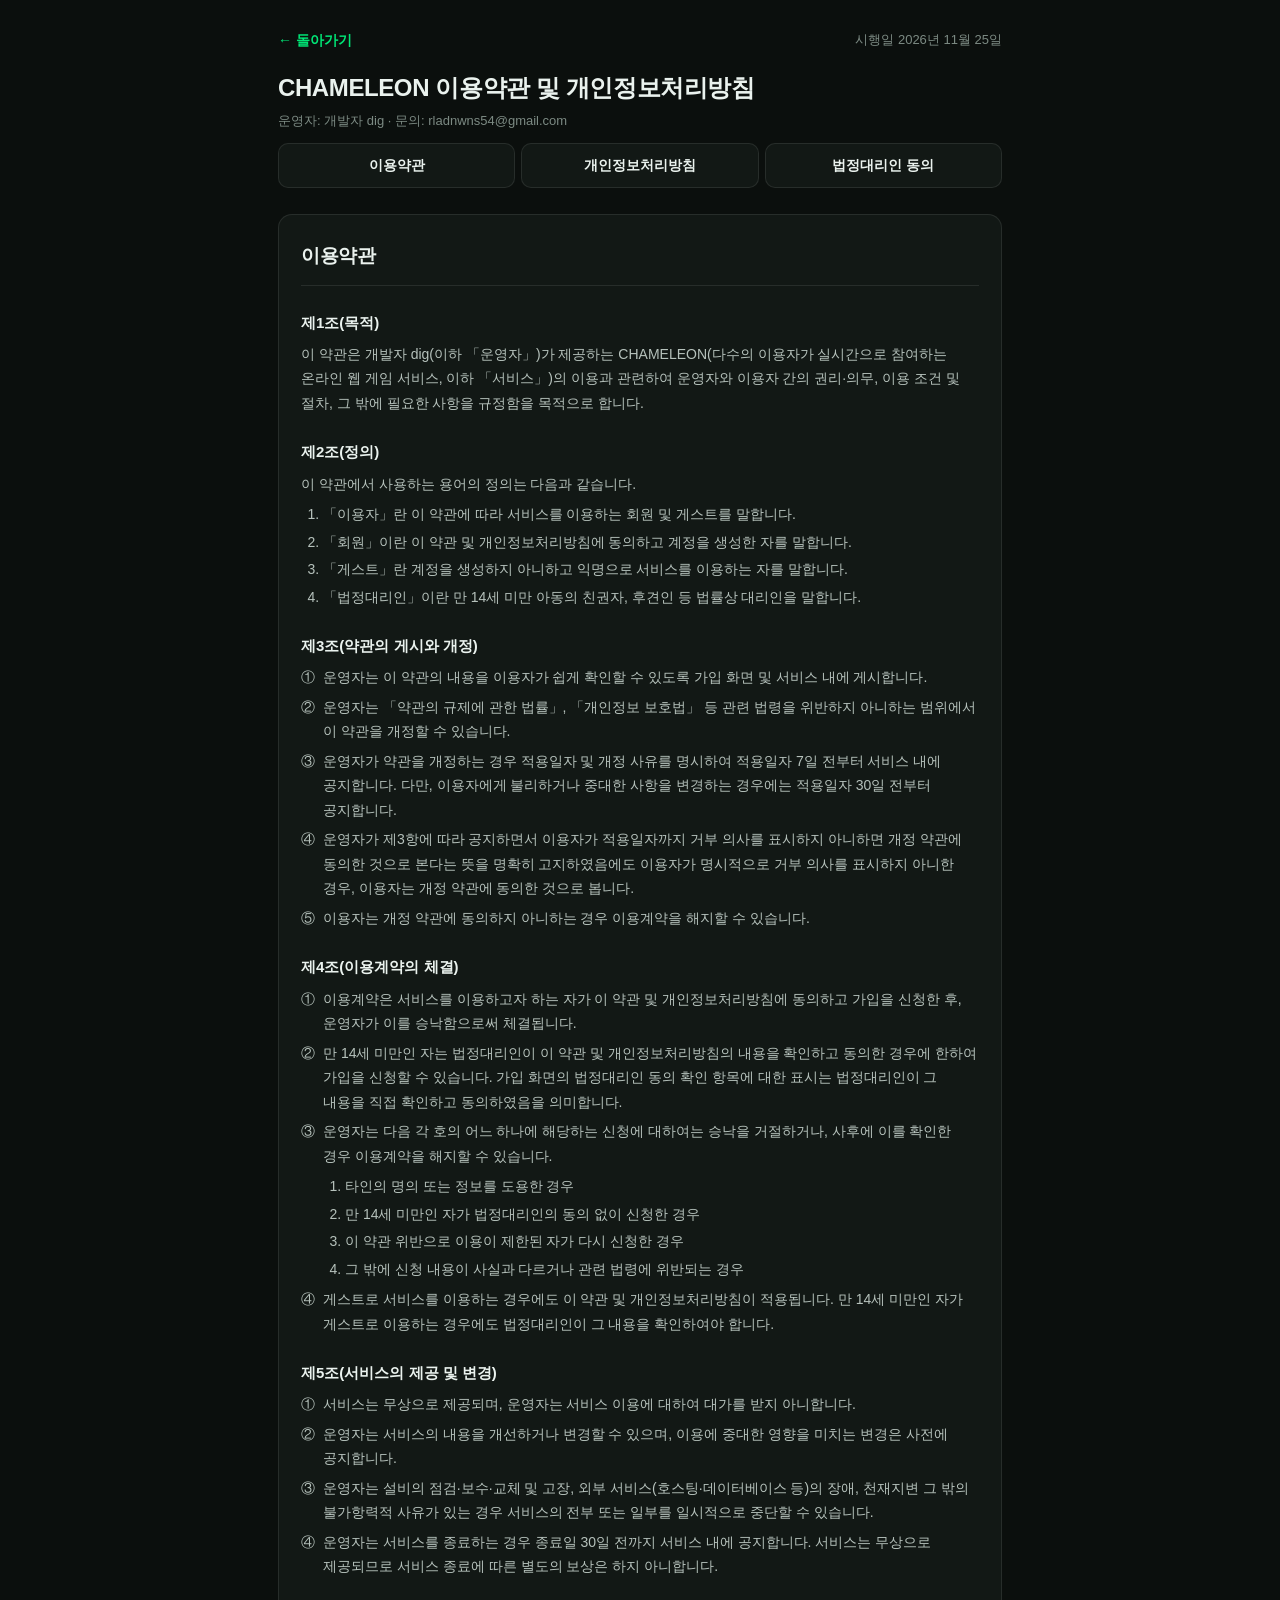
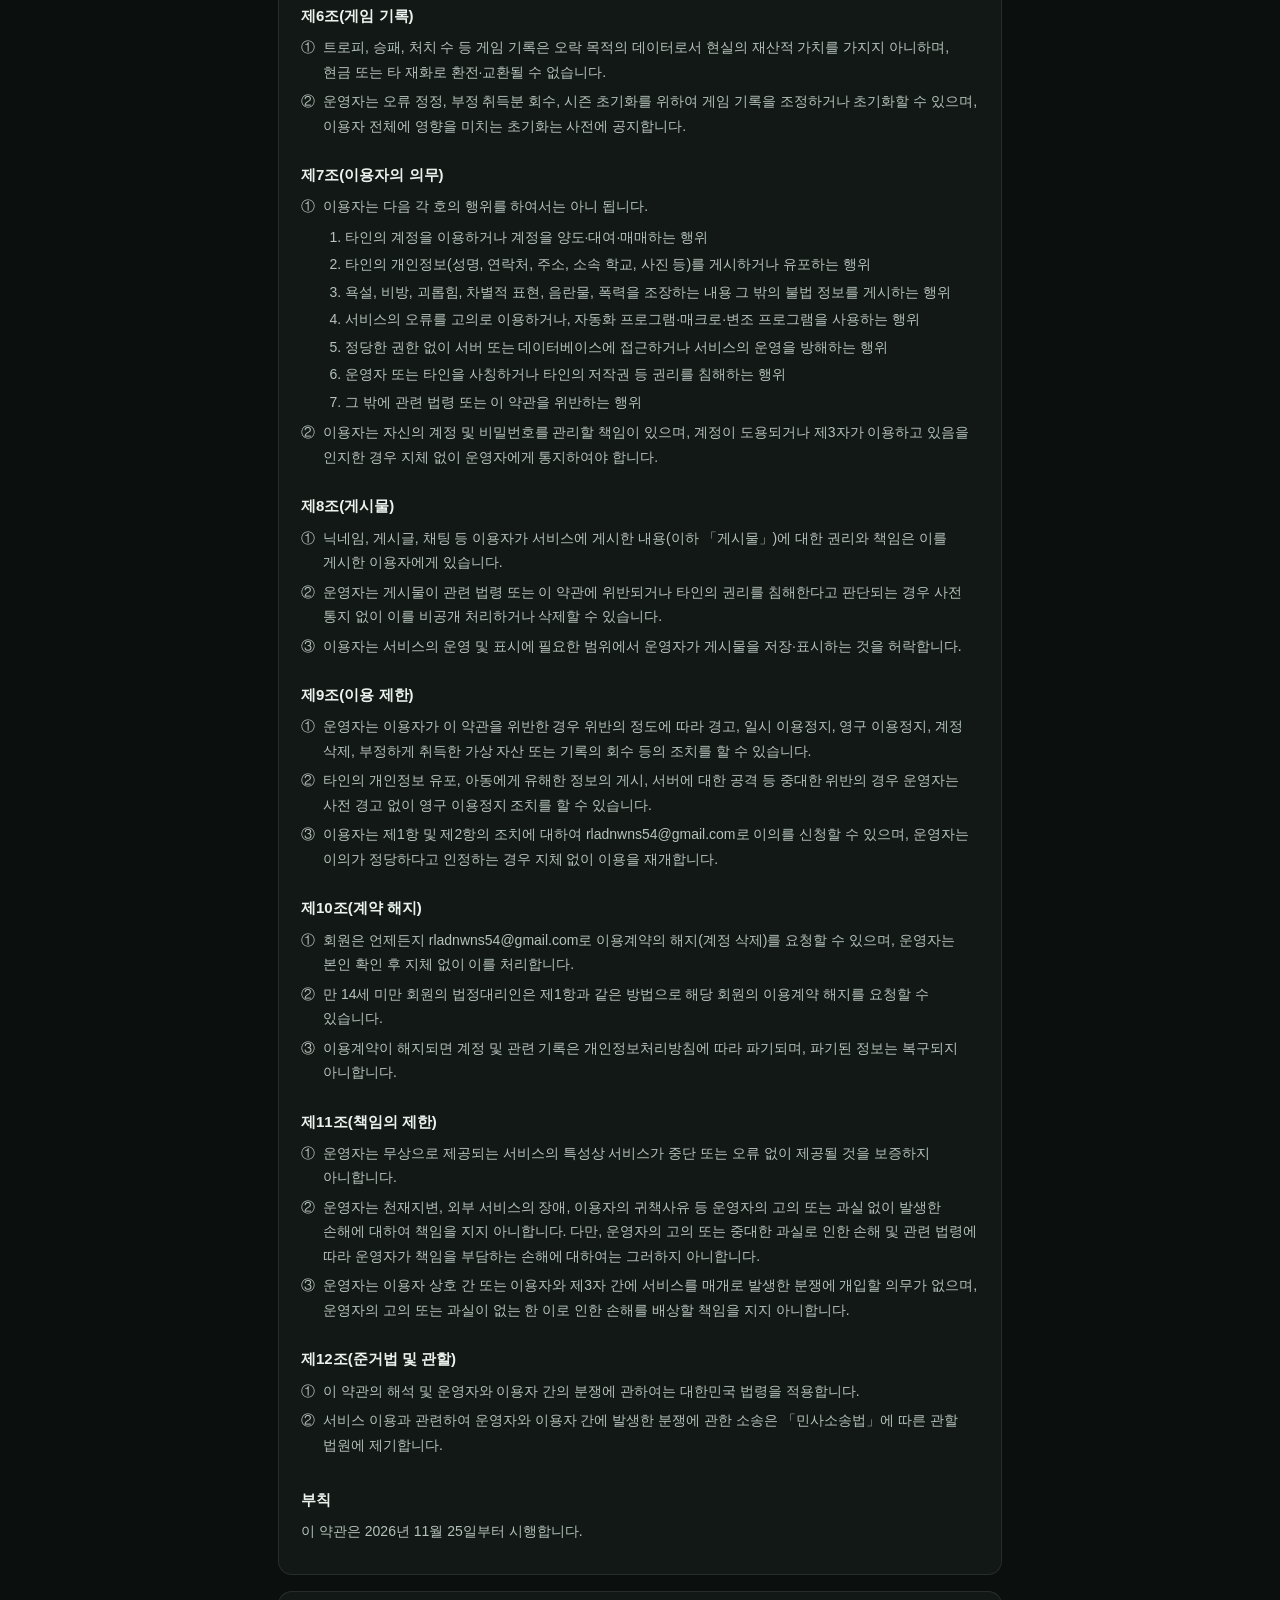
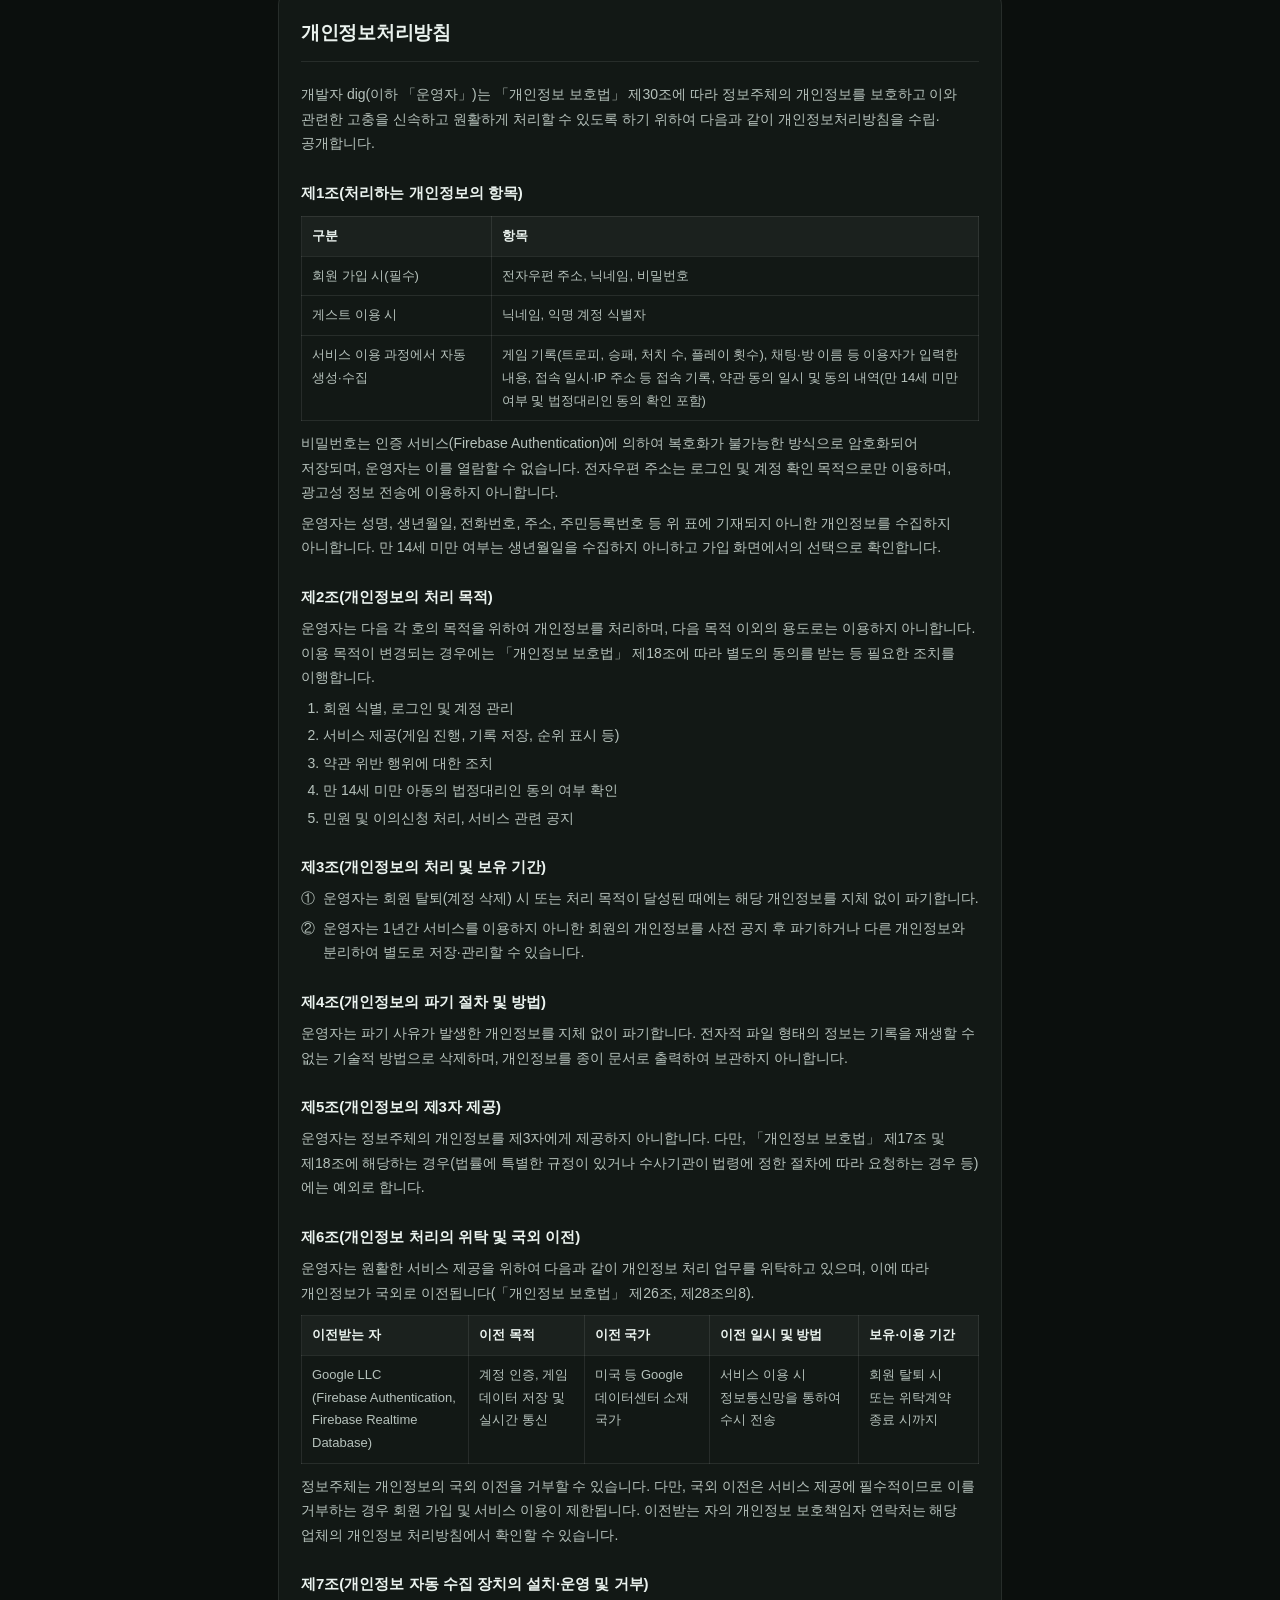
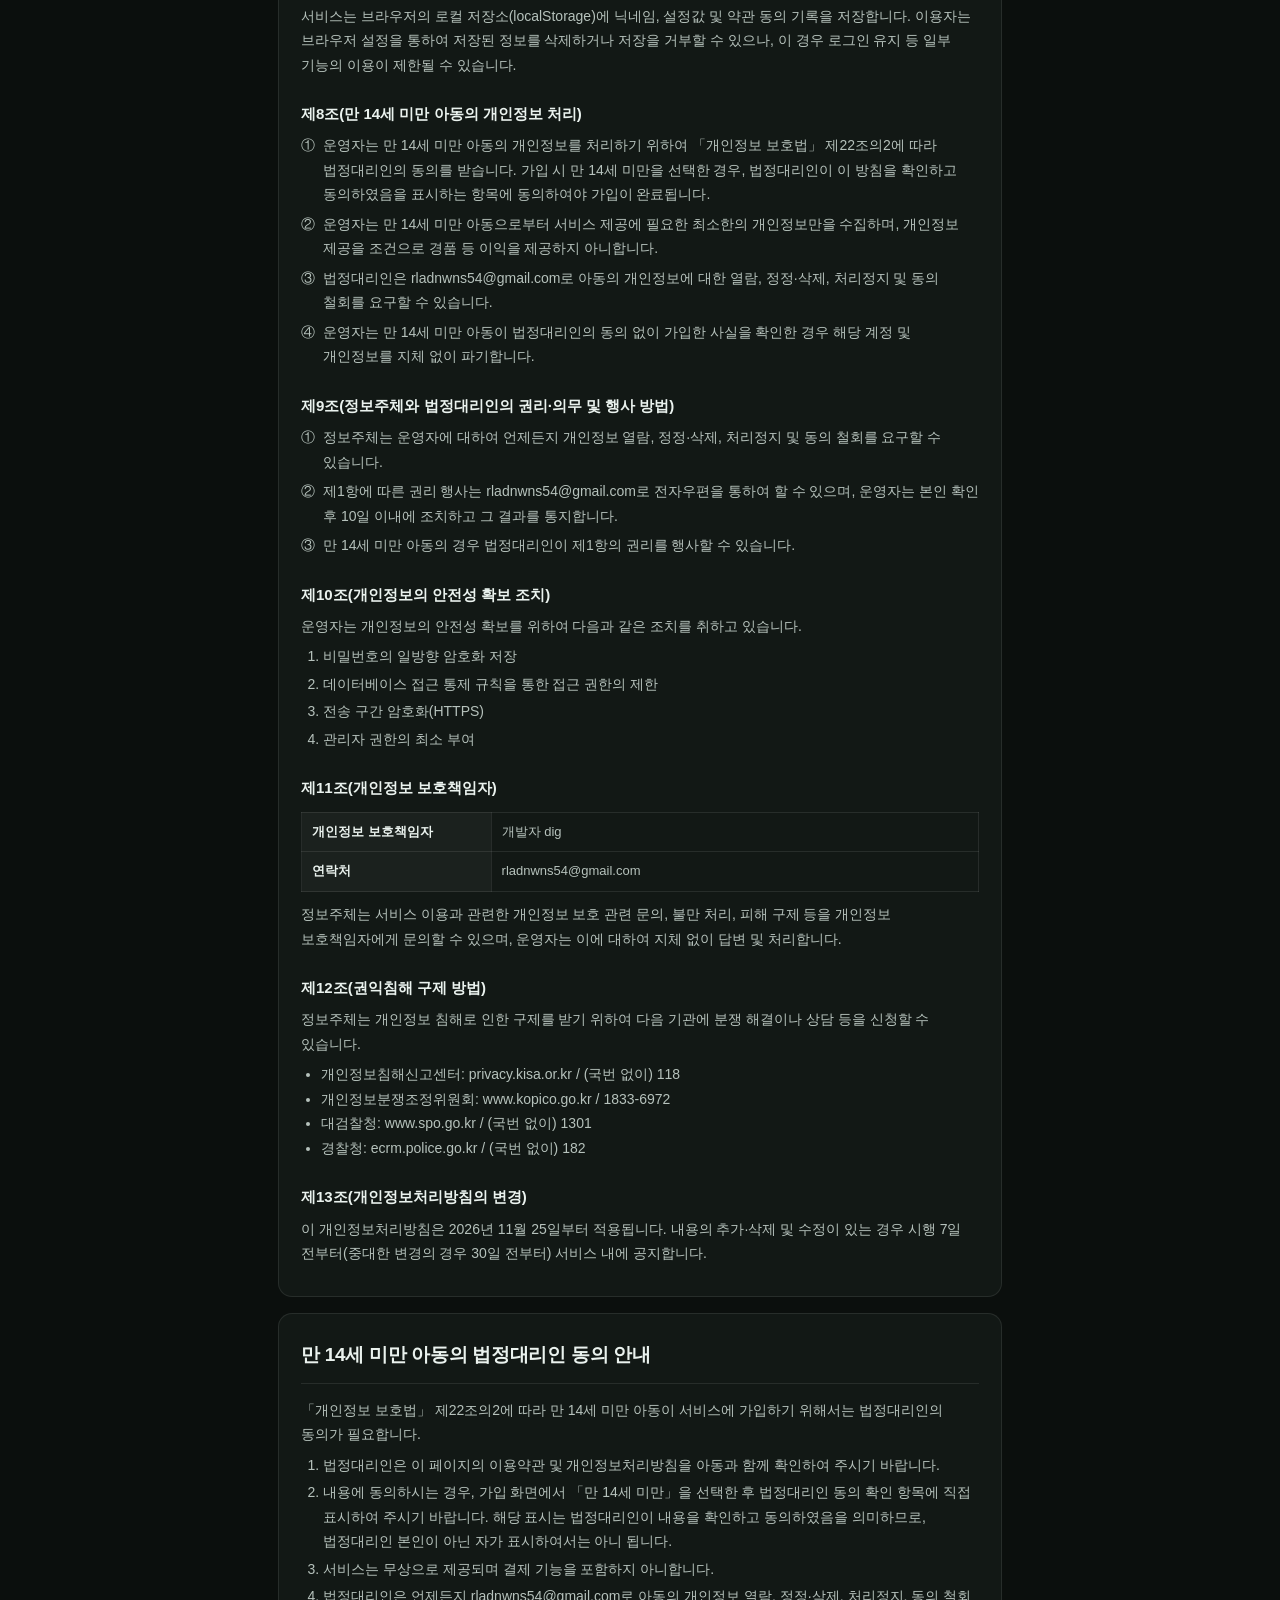
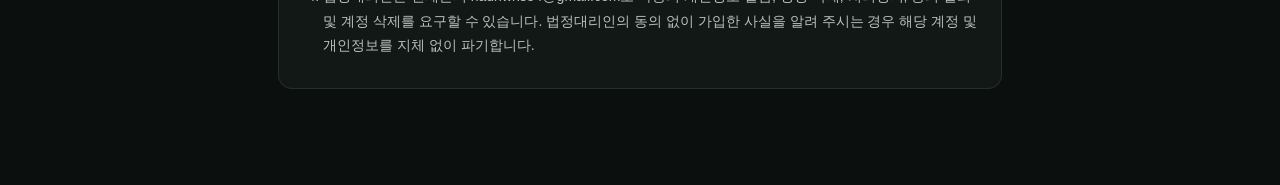
==== commit f0ba4787: "약관·개인정보처리방침 문체를 법률 문서 형식으로 정비 - 쉬운 말 요약 및 아동 대상 문구 삭제 - 조·항·호 체계, 근거 법령 명시(개인정보 보호법 제22조의2, 제26조, 제2" ====
--- a/terms.html
+++ b/terms.html
@@ -3,67 +3,61 @@
 <head>
 <meta charset="utf-8">
 <meta name="viewport" content="width=device-width, initial-scale=1">
-<title>CHAMELEON (메짜 카멜레온) · 이용약관 및 개인정보처리방침</title>
-<link rel="stylesheet" href="https://fonts.googleapis.com/css2?family=Space+Grotesk:wght@500;700&display=swap">
+<title>CHAMELEON 이용약관 및 개인정보처리방침</title>
+
 <style>
-:root{--bg:#0b0f0d;--card:#121815;--ink:#EAF2EE;--sub:#B6C2BC;--mute:#7C8A83;--line:rgba(255,255,255,.09);--accent:#00E676;--soft:rgba(0,230,118,.08);--warn:rgba(255,196,0,.08);--warnline:rgba(255,196,0,.35);
-font-family:'Space Grotesk','Pretendard','Apple SD Gothic Neo','Noto Sans KR',sans-serif;}
+:root{--bg:#0b0f0d;--card:#121815;--ink:#EAF2EE;--sub:#B6C2BC;--mute:#7C8A83;--line:rgba(255,255,255,.09);--accent:#00E676;--soft:rgba(255,255,255,.04);
+font-family:'Pretendard','Apple SD Gothic Neo','Noto Sans KR',sans-serif;}
 *{box-sizing:border-box}
-body{margin:0;background:var(--bg);color:var(--ink);line-height:1.75;-webkit-font-smoothing:antialiased;font-family:inherit}
+body{margin:0;background:var(--bg);color:var(--ink);line-height:1.75;-webkit-font-smoothing:antialiased;font-family:inherit;word-break:keep-all}
 .wrap{max-width:760px;margin:0 auto;padding:28px 18px 80px}
 a{color:var(--accent)}
 .top{display:flex;justify-content:space-between;align-items:center;gap:10px;flex-wrap:wrap;margin-bottom:18px}
-.top a{text-decoration:none;font-weight:700;font-size:14px}
+.top a{text-decoration:none;font-weight:600;font-size:14px}
 nav.tabs{position:sticky;top:0;z-index:2;display:flex;gap:6px;background:var(--bg);padding:10px 0;margin-bottom:8px}
-nav.tabs a{flex:1;text-align:center;padding:10px 6px;border-radius:12px;background:var(--card);border:1px solid var(--line);color:var(--ink);text-decoration:none;font-size:14px;font-weight:700}
-h1{font-size:26px;line-height:1.35;margin:4px 0 6px;letter-spacing:-.5px}
+nav.tabs a{flex:1;text-align:center;padding:10px 6px;border-radius:10px;background:var(--card);border:1px solid var(--line);color:var(--ink);text-decoration:none;font-size:13.5px;font-weight:600}
+h1{font-size:24px;line-height:1.4;margin:4px 0 6px;letter-spacing:-.4px}
 .meta{color:var(--mute);font-size:13px}
-section{background:var(--card);border:1px solid var(--line);border-radius:18px;padding:22px 20px;margin:16px 0;scroll-margin-top:70px}
-h2{font-size:20px;margin:0 0 10px;letter-spacing:-.3px}
-h3{font-size:15.5px;margin:22px 0 6px}
-p,li{font-size:14.5px;color:var(--sub)}
-ol,ul{padding-left:20px;margin:6px 0}
-li{margin:3px 0}
-b{color:var(--ink)}
-.sum{background:var(--soft);border-radius:14px;padding:14px 16px 14px 34px;margin:8px 0 0}
-.kid{background:var(--warn);border:1px solid var(--warnline);border-radius:14px;padding:14px 16px}
-.small{font-size:13px}
-table{width:100%;border-collapse:collapse;margin:8px 0;font-size:13px}
-th,td{border:1px solid var(--line);padding:8px;text-align:left;vertical-align:top;color:var(--sub)}
-th{color:var(--ink);background:var(--soft)}
+section{background:var(--card);border:1px solid var(--line);border-radius:14px;padding:24px 22px;margin:16px 0;scroll-margin-top:70px}
+h2{font-size:19px;margin:0 0 14px;padding-bottom:12px;border-bottom:1px solid var(--line);letter-spacing:-.3px}
+h3{font-size:15px;margin:24px 0 6px}
+h3.buchik{margin-top:30px}
+p,li,td,th{font-size:14px;color:var(--sub)}
+p{margin:6px 0}
+ol.hang{list-style:none;padding:0;margin:6px 0}
+ol.hang>li{position:relative;padding-left:22px;margin:5px 0}
+ol.hang>li>.no{position:absolute;left:0;top:0}
+ol.ho{padding-left:22px;margin:6px 0}
+ol.ho>li{margin:3px 0}
+ul{padding-left:20px;margin:6px 0}
+table{width:100%;border-collapse:collapse;margin:10px 0}
+th,td{border:1px solid var(--line);padding:8px 10px;text-align:left;vertical-align:top;font-size:13px}
+th{color:var(--ink);background:var(--soft);font-weight:600}
 .tw{overflow-x:auto}
-.foot{color:var(--mute);font-size:13px;margin-top:18px}
 </style>
 </head>
 <body>
 <div class="wrap">
-  <div class="top"><a href="index.html">← 게임으로 돌아가기</a><span class="meta">시행일 2026년 11월 25일 · 버전 2026-11-25</span></div>
-  <h1>CHAMELEON (메짜 카멜레온)<br>이용약관 및 개인정보처리방침</h1>
-  <div class="meta">운영: 개발자 dig · 문의 rladnwns54@gmail.com</div>
-  <nav class="tabs"><a href="#summary">쉬운 요약</a><a href="#terms">이용약관</a><a href="#privacy">개인정보</a><a href="#kids">14세 미만</a></nav>
-  <section id="summary"><h2>쉬운 말 요약</h2><p>아래 요약은 이해를 돕기 위한 것이고, 정확한 내용은 이어지는 이용약관과 개인정보처리방침이 기준이에요.</p><ul class="sum"><li>회원가입은 <b>전적과 트로피를 저장</b>하려고 하는 거예요. 가입하지 않아도 게스트로 놀 수 있어요.</li><li>가입할 때 <b>이메일, 닉네임, 비밀번호</b>를 받아요. 이메일은 로그인에만 써요.</li><li>게임 기록(트로피·승패·킬)과 닉네임은 다른 플레이어에게 보일 수 있어요.</li><li><b>만 14세 미만</b>이면 부모님과 함께 이 글을 읽고, 부모님이 동의하셔야 가입할 수 있어요.</li><li>계정 삭제나 내 정보 확인은 언제든 rladnwns54@gmail.com 로 요청하면 돼요.</li></ul></section>
-  <section id="kids"><h2>만 14세 미만 이용 안내</h2><div class="kid">
-<p><b>만 14세가 안 된 친구는 꼭 부모님과 함께 읽어 주세요.</b></p>
-<ol>
-<li>부모님께 이 페이지를 보여 드리고, 위의 「쉬운 말 요약」, 이용약관, 개인정보처리방침을 같이 읽어요.</li>
-<li>부모님이 괜찮다고 하시면, 가입 화면에서 <b>「만 14세 미만이에요」</b>를 고르고 <b>부모님 동의 항목</b>에 체크해요. 이 체크는 부모님이 직접 확인하고 동의하셨다는 뜻이라 거짓으로 체크하면 안 돼요.</li>
-<li>부모님은 언제든 rladnwns54@gmail.com 로 아이 계정의 정보 확인이나 삭제를 요청하실 수 있어요.</li>
-</ol>
-<p class="small">법정대리인께: 이 서비스는 무료이며 결제 기능이 없습니다. 자녀의 가입에 동의하지 않으시거나 동의 없이 가입한 사실을 알게 되시면 위 연락처로 알려 주세요. 지체 없이 계정과 개인정보를 삭제합니다.</p>
-</div></section>
-  <section id="terms"><h2>이용약관</h2><h3>제1조 (목적)</h3><p>이 약관은 개발자 dig(이하 「운영자」)가 제공하는 CHAMELEON (메짜 카멜레온)(여러 사람이 함께 하는 숨바꼭질형 온라인 웹 게임, 이하 「서비스」)를 이용하는 조건과 절차, 운영자와 이용자의 권리·의무 및 책임을 정합니다.</p><h3>제2조 (정의)</h3><ol><li>「이용자」란 이 약관에 따라 서비스를 이용하는 회원과 게스트를 말합니다.</li><li>「회원」이란 이 약관과 개인정보처리방침에 동의하고 계정을 만든 사람을 말합니다.</li><li>「게스트」란 계정을 만들지 않고 익명으로 서비스를 이용하는 사람을 말합니다.</li><li>「법정대리인」이란 만 14세 미만 아동의 부모 등 법률상 대리인을 말합니다.</li></ol><h3>제3조 (약관의 게시와 변경)</h3><ol><li>운영자는 이 약관을 가입 화면과 서비스 안에서 언제든 볼 수 있게 게시합니다.</li><li>운영자는 관련 법령을 어기지 않는 범위에서 약관을 바꿀 수 있습니다. 바꿀 때에는 시행일과 바뀌는 이유를 시행일 7일 전부터(이용자에게 불리하거나 중요한 변경은 30일 전부터) 서비스 안에 공지합니다.</li><li>이용자는 바뀐 약관에 동의하지 않으면 이용을 멈추고 탈퇴할 수 있습니다. 공지에서 이 점을 분명히 알렸는데도 시행일까지 거부 의사를 밝히지 않고 계속 이용하면 바뀐 약관에 동의한 것으로 봅니다.</li></ol><h3>제4조 (이용계약의 성립)</h3><ol><li>이용계약은 가입하려는 사람이 이 약관과 개인정보처리방침에 동의하고 가입을 신청한 뒤, 운영자가 이를 받아들이면 성립합니다.</li><li><b>만 14세 미만</b>인 사람은 법정대리인(부모님 등)이 이 약관과 개인정보처리방침을 함께 읽고 동의한 경우에만 가입할 수 있습니다. 가입 화면에서 법정대리인 동의를 확인하는 항목에 체크하는 것은 법정대리인이 직접 내용을 확인하고 동의했다는 뜻입니다.</li><li>운영자는 다른 사람의 정보를 도용한 경우, 법정대리인의 동의 없이 만 14세 미만이 신청한 것이 확인된 경우, 이전에 약관 위반으로 이용이 제한된 사람이 다시 신청한 경우, 그 밖에 신청 내용이 사실과 다른 경우 가입을 거절하거나 나중에 계약을 해지할 수 있습니다.</li><li>게스트로 이용을 시작하면 이 약관과 개인정보처리방침이 적용됩니다. 만 14세 미만은 게스트로 이용할 때에도 부모님과 함께 이 내용을 읽어 주세요.</li></ol><h3>제5조 (서비스의 제공과 변경)</h3><ol><li>서비스는 무료로 제공되며, 운영자는 서비스를 돈을 받고 판매하지 않습니다.</li><li>운영자는 서비스의 내용을 개선하거나 바꿀 수 있으며, 이용에 중요한 영향을 주는 변경은 미리 공지합니다.</li><li>운영자는 설비 점검·고장, 외부 서비스(호스팅·데이터베이스 등)의 장애, 천재지변 등 부득이한 사유가 있으면 서비스를 일시 중단할 수 있습니다.</li><li>운영자가 서비스를 종료할 때에는 종료일 30일 전까지 서비스 안에 공지합니다. 서비스가 무료로 제공되므로 종료에 따라 별도의 보상은 하지 않습니다.</li></ol><h3>제6조 (게임 기록과 아이템)</h3><ol><li>트로피, 승패, 킬 수 등 게임 기록은 놀이를 위한 데이터일 뿐 현실의 재산적 가치가 없으며, 현금이나 다른 재화로 바꿀 수 없습니다.</li><li>운영자는 오류 수정, 부정 이용 회수, 시즌 초기화를 위해 게임 기록을 조정하거나 초기화할 수 있으며, 이용자 전체에 영향을 주는 초기화는 미리 공지합니다.</li></ol><h3>제7조 (이용자의 의무와 금지 행위)</h3><p>이용자는 다음 행위를 해서는 안 됩니다.</p><ol><li>다른 사람의 계정을 쓰거나 계정을 사고파는 행위</li><li>다른 사람의 개인정보(실명, 전화번호, 주소, 학교, 사진 등)를 올리거나 퍼뜨리는 행위</li><li>욕설, 비하, 괴롭힘, 차별, 성적인 내용, 폭력을 부추기는 내용, 불법 정보를 올리는 행위</li><li>버그나 오류를 일부러 악용하거나, 자동화 프로그램·매크로·변조 프로그램을 쓰는 행위</li><li>서버나 데이터베이스에 허락 없이 접근하거나 서비스 운영을 방해하는 행위</li><li>운영자나 다른 사람을 사칭하는 행위, 다른 사람의 저작권 등 권리를 침해하는 행위</li><li>그 밖에 법령이나 이 약관을 어기는 행위</li></ol><p>이용자는 자기 계정과 비밀번호를 스스로 관리해야 하며, 다른 사람이 쓰고 있다는 것을 알게 되면 바로 운영자에게 알려야 합니다.</p><h3>제8조 (이용자가 올린 내용)</h3><ol><li>닉네임, 글, 채팅 등 이용자가 서비스에 올린 내용에 대한 권리와 책임은 이를 올린 이용자에게 있습니다.</li><li>운영자는 이용자가 올린 내용이 법령이나 이 약관을 어기거나 다른 사람의 권리를 침해한다고 판단하면 미리 알리지 않고 가리거나 지울 수 있습니다.</li><li>이용자는 서비스를 운영하고 보여 주는 데 필요한 범위에서 운영자가 그 내용을 저장·표시할 수 있도록 허락합니다.</li></ol><h3>제9조 (이용 제한)</h3><ol><li>이용자가 이 약관을 어기면 운영자는 위반의 정도에 따라 경고, 일시 정지, 영구 정지, 계정 삭제, 부정하게 얻은 가상 자산·기록의 회수 등의 조치를 할 수 있습니다.</li><li>다른 사람의 개인정보 유포, 아동에게 해로운 내용, 서버 공격 등 중대한 위반은 경고 없이 바로 영구 정지할 수 있습니다.</li><li>조치에 이의가 있으면 rladnwns54@gmail.com 로 이의를 제기할 수 있으며, 운영자는 이를 확인해 답변합니다.</li></ol><h3>제10조 (탈퇴와 계정 삭제)</h3><ol><li>회원은 언제든 rladnwns54@gmail.com 로 탈퇴(계정 삭제)를 요청할 수 있고, 운영자는 본인 확인 뒤 지체 없이 처리합니다.</li><li>만 14세 미만 회원의 법정대리인도 같은 방법으로 아동의 계정 삭제를 요청할 수 있습니다.</li><li>탈퇴하면 계정과 관련 기록은 개인정보처리방침에 따라 파기되며 되살릴 수 없습니다.</li></ol><h3>제11조 (책임의 제한)</h3><ol><li>운영자는 무료 서비스의 특성상 서비스가 오류나 중단 없이 제공된다고 보증하지 않습니다.</li><li>운영자는 천재지변, 외부 서비스의 장애, 이용자 본인의 잘못 등 운영자에게 고의나 과실이 없는 사유로 생긴 손해에 대해서는 책임지지 않습니다. 다만 운영자의 고의 또는 중대한 과실로 생긴 손해와 법령상 운영자가 책임져야 하는 손해는 그렇지 않습니다.</li><li>운영자는 이용자끼리 또는 이용자와 제3자 사이에 서비스를 매개로 생긴 분쟁에 개입할 의무가 없으며, 운영자에게 고의나 과실이 없는 한 그로 인한 손해를 책임지지 않습니다.</li></ol><h3>제12조 (준거법과 분쟁 해결)</h3><ol><li>이 약관은 대한민국 법에 따라 해석됩니다.</li><li>서비스 이용과 관련한 분쟁은 먼저 rladnwns54@gmail.com 로 협의를 요청해 주세요. 소송이 필요한 경우 민사소송법에 따른 관할 법원에 제기합니다.</li></ol><p class="foot">부칙: 이 약관은 2026년 11월 25일부터 시행합니다.</p></section>
-  <section id="privacy"><h2>개인정보처리방침</h2><div class="tw"><h3>1. 처리하는 개인정보 항목</h3><table><tr><th>구분</th><th>항목</th></tr>
-<tr><td>회원 가입 시(필수)</td><td>이메일 주소, 닉네임, 비밀번호</td></tr>
+  <div class="top"><a href="index.html">← 돌아가기</a><span class="meta">시행일 2026년 11월 25일</span></div>
+  <h1>CHAMELEON 이용약관 및 개인정보처리방침</h1>
+  <div class="meta">운영자: 개발자 dig · 문의: rladnwns54@gmail.com</div>
+  <nav class="tabs"><a href="#terms">이용약관</a><a href="#privacy">개인정보처리방침</a><a href="#kids">법정대리인 동의</a></nav>
+  <section id="terms"><h2>이용약관</h2><h3>제1조(목적)</h3><p>이 약관은 개발자 dig(이하 「운영자」)가 제공하는 CHAMELEON(다수의 이용자가 실시간으로 참여하는 온라인 웹 게임 서비스, 이하 「서비스」)의 이용과 관련하여 운영자와 이용자 간의 권리·의무, 이용 조건 및 절차, 그 밖에 필요한 사항을 규정함을 목적으로 합니다.</p><h3>제2조(정의)</h3><p>이 약관에서 사용하는 용어의 정의는 다음과 같습니다.</p><ol class="ho"><li>「이용자」란 이 약관에 따라 서비스를 이용하는 회원 및 게스트를 말합니다.</li><li>「회원」이란 이 약관 및 개인정보처리방침에 동의하고 계정을 생성한 자를 말합니다.</li><li>「게스트」란 계정을 생성하지 아니하고 익명으로 서비스를 이용하는 자를 말합니다.</li><li>「법정대리인」이란 만 14세 미만 아동의 친권자, 후견인 등 법률상 대리인을 말합니다.</li></ol><h3>제3조(약관의 게시와 개정)</h3><ol class="hang"><li><span class="no">①</span>운영자는 이 약관의 내용을 이용자가 쉽게 확인할 수 있도록 가입 화면 및 서비스 내에 게시합니다.</li><li><span class="no">②</span>운영자는 「약관의 규제에 관한 법률」, 「개인정보 보호법」 등 관련 법령을 위반하지 아니하는 범위에서 이 약관을 개정할 수 있습니다.</li><li><span class="no">③</span>운영자가 약관을 개정하는 경우 적용일자 및 개정 사유를 명시하여 적용일자 7일 전부터 서비스 내에 공지합니다. 다만, 이용자에게 불리하거나 중대한 사항을 변경하는 경우에는 적용일자 30일 전부터 공지합니다.</li><li><span class="no">④</span>운영자가 제3항에 따라 공지하면서 이용자가 적용일자까지 거부 의사를 표시하지 아니하면 개정 약관에 동의한 것으로 본다는 뜻을 명확히 고지하였음에도 이용자가 명시적으로 거부 의사를 표시하지 아니한 경우, 이용자는 개정 약관에 동의한 것으로 봅니다.</li><li><span class="no">⑤</span>이용자는 개정 약관에 동의하지 아니하는 경우 이용계약을 해지할 수 있습니다.</li></ol><h3>제4조(이용계약의 체결)</h3><ol class="hang"><li><span class="no">①</span>이용계약은 서비스를 이용하고자 하는 자가 이 약관 및 개인정보처리방침에 동의하고 가입을 신청한 후, 운영자가 이를 승낙함으로써 체결됩니다.</li><li><span class="no">②</span>만 14세 미만인 자는 법정대리인이 이 약관 및 개인정보처리방침의 내용을 확인하고 동의한 경우에 한하여 가입을 신청할 수 있습니다. 가입 화면의 법정대리인 동의 확인 항목에 대한 표시는 법정대리인이 그 내용을 직접 확인하고 동의하였음을 의미합니다.</li><li><span class="no">③</span>운영자는 다음 각 호의 어느 하나에 해당하는 신청에 대하여는 승낙을 거절하거나, 사후에 이를 확인한 경우 이용계약을 해지할 수 있습니다.<ol class="ho"><li>타인의 명의 또는 정보를 도용한 경우</li><li>만 14세 미만인 자가 법정대리인의 동의 없이 신청한 경우</li><li>이 약관 위반으로 이용이 제한된 자가 다시 신청한 경우</li><li>그 밖에 신청 내용이 사실과 다르거나 관련 법령에 위반되는 경우</li></ol></li><li><span class="no">④</span>게스트로 서비스를 이용하는 경우에도 이 약관 및 개인정보처리방침이 적용됩니다. 만 14세 미만인 자가 게스트로 이용하는 경우에도 법정대리인이 그 내용을 확인하여야 합니다.</li></ol><h3>제5조(서비스의 제공 및 변경)</h3><ol class="hang"><li><span class="no">①</span>서비스는 무상으로 제공되며, 운영자는 서비스 이용에 대하여 대가를 받지 아니합니다.</li><li><span class="no">②</span>운영자는 서비스의 내용을 개선하거나 변경할 수 있으며, 이용에 중대한 영향을 미치는 변경은 사전에 공지합니다.</li><li><span class="no">③</span>운영자는 설비의 점검·보수·교체 및 고장, 외부 서비스(호스팅·데이터베이스 등)의 장애, 천재지변 그 밖의 불가항력적 사유가 있는 경우 서비스의 전부 또는 일부를 일시적으로 중단할 수 있습니다.</li><li><span class="no">④</span>운영자는 서비스를 종료하는 경우 종료일 30일 전까지 서비스 내에 공지합니다. 서비스는 무상으로 제공되므로 서비스 종료에 따른 별도의 보상은 하지 아니합니다.</li></ol><h3>제6조(게임 기록)</h3><ol class="hang"><li><span class="no">①</span>트로피, 승패, 처치 수 등 게임 기록은 오락 목적의 데이터로서 현실의 재산적 가치를 가지지 아니하며, 현금 또는 타 재화로 환전·교환될 수 없습니다.</li><li><span class="no">②</span>운영자는 오류 정정, 부정 취득분 회수, 시즌 초기화를 위하여 게임 기록을 조정하거나 초기화할 수 있으며, 이용자 전체에 영향을 미치는 초기화는 사전에 공지합니다.</li></ol><h3>제7조(이용자의 의무)</h3><ol class="hang"><li><span class="no">①</span>이용자는 다음 각 호의 행위를 하여서는 아니 됩니다.<ol class="ho"><li>타인의 계정을 이용하거나 계정을 양도·대여·매매하는 행위</li><li>타인의 개인정보(성명, 연락처, 주소, 소속 학교, 사진 등)를 게시하거나 유포하는 행위</li><li>욕설, 비방, 괴롭힘, 차별적 표현, 음란물, 폭력을 조장하는 내용 그 밖의 불법 정보를 게시하는 행위</li><li>서비스의 오류를 고의로 이용하거나, 자동화 프로그램·매크로·변조 프로그램을 사용하는 행위</li><li>정당한 권한 없이 서버 또는 데이터베이스에 접근하거나 서비스의 운영을 방해하는 행위</li><li>운영자 또는 타인을 사칭하거나 타인의 저작권 등 권리를 침해하는 행위</li><li>그 밖에 관련 법령 또는 이 약관을 위반하는 행위</li></ol></li><li><span class="no">②</span>이용자는 자신의 계정 및 비밀번호를 관리할 책임이 있으며, 계정이 도용되거나 제3자가 이용하고 있음을 인지한 경우 지체 없이 운영자에게 통지하여야 합니다.</li></ol><h3>제8조(게시물)</h3><ol class="hang"><li><span class="no">①</span>닉네임, 게시글, 채팅 등 이용자가 서비스에 게시한 내용(이하 「게시물」)에 대한 권리와 책임은 이를 게시한 이용자에게 있습니다.</li><li><span class="no">②</span>운영자는 게시물이 관련 법령 또는 이 약관에 위반되거나 타인의 권리를 침해한다고 판단되는 경우 사전 통지 없이 이를 비공개 처리하거나 삭제할 수 있습니다.</li><li><span class="no">③</span>이용자는 서비스의 운영 및 표시에 필요한 범위에서 운영자가 게시물을 저장·표시하는 것을 허락합니다.</li></ol><h3>제9조(이용 제한)</h3><ol class="hang"><li><span class="no">①</span>운영자는 이용자가 이 약관을 위반한 경우 위반의 정도에 따라 경고, 일시 이용정지, 영구 이용정지, 계정 삭제, 부정하게 취득한 가상 자산 또는 기록의 회수 등의 조치를 할 수 있습니다.</li><li><span class="no">②</span>타인의 개인정보 유포, 아동에게 유해한 정보의 게시, 서버에 대한 공격 등 중대한 위반의 경우 운영자는 사전 경고 없이 영구 이용정지 조치를 할 수 있습니다.</li><li><span class="no">③</span>이용자는 제1항 및 제2항의 조치에 대하여 rladnwns54@gmail.com로 이의를 신청할 수 있으며, 운영자는 이의가 정당하다고 인정하는 경우 지체 없이 이용을 재개합니다.</li></ol><h3>제10조(계약 해지)</h3><ol class="hang"><li><span class="no">①</span>회원은 언제든지 rladnwns54@gmail.com로 이용계약의 해지(계정 삭제)를 요청할 수 있으며, 운영자는 본인 확인 후 지체 없이 이를 처리합니다.</li><li><span class="no">②</span>만 14세 미만 회원의 법정대리인은 제1항과 같은 방법으로 해당 회원의 이용계약 해지를 요청할 수 있습니다.</li><li><span class="no">③</span>이용계약이 해지되면 계정 및 관련 기록은 개인정보처리방침에 따라 파기되며, 파기된 정보는 복구되지 아니합니다.</li></ol><h3>제11조(책임의 제한)</h3><ol class="hang"><li><span class="no">①</span>운영자는 무상으로 제공되는 서비스의 특성상 서비스가 중단 또는 오류 없이 제공될 것을 보증하지 아니합니다.</li><li><span class="no">②</span>운영자는 천재지변, 외부 서비스의 장애, 이용자의 귀책사유 등 운영자의 고의 또는 과실 없이 발생한 손해에 대하여 책임을 지지 아니합니다. 다만, 운영자의 고의 또는 중대한 과실로 인한 손해 및 관련 법령에 따라 운영자가 책임을 부담하는 손해에 대하여는 그러하지 아니합니다.</li><li><span class="no">③</span>운영자는 이용자 상호 간 또는 이용자와 제3자 간에 서비스를 매개로 발생한 분쟁에 개입할 의무가 없으며, 운영자의 고의 또는 과실이 없는 한 이로 인한 손해를 배상할 책임을 지지 아니합니다.</li></ol><h3>제12조(준거법 및 관할)</h3><ol class="hang"><li><span class="no">①</span>이 약관의 해석 및 운영자와 이용자 간의 분쟁에 관하여는 대한민국 법령을 적용합니다.</li><li><span class="no">②</span>서비스 이용과 관련하여 운영자와 이용자 간에 발생한 분쟁에 관한 소송은 「민사소송법」에 따른 관할 법원에 제기합니다.</li></ol><h3 class="buchik">부칙</h3><p>이 약관은 2026년 11월 25일부터 시행합니다.</p></section>
+  <section id="privacy"><h2>개인정보처리방침</h2><div class="tw"><p>개발자 dig(이하 「운영자」)는 「개인정보 보호법」 제30조에 따라 정보주체의 개인정보를 보호하고 이와 관련한 고충을 신속하고 원활하게 처리할 수 있도록 하기 위하여 다음과 같이 개인정보처리방침을 수립·공개합니다.</p><h3>제1조(처리하는 개인정보의 항목)</h3><table><tr><th style="width:28%">구분</th><th>항목</th></tr>
+<tr><td>회원 가입 시(필수)</td><td>전자우편 주소, 닉네임, 비밀번호</td></tr>
 <tr><td>게스트 이용 시</td><td>닉네임, 익명 계정 식별자</td></tr>
-<tr><td>이용 중 자동 생성·수집</td><td>게임 기록(트로피, 승패, 킬 수, 플레이 횟수), 게임 중 채팅·방 이름 등 이용자가 입력한 내용, 접속 일시·IP 주소 등 접속 기록, 약관 동의 일시와 동의 내용(만 14세 미만 여부, 법정대리인 동의 확인 포함)</td></tr></table>
-<p>비밀번호는 인증 서비스(Firebase Authentication)가 되돌릴 수 없는 방식으로 암호화해 보관하므로 운영자도 볼 수 없습니다. 이메일은 로그인과 계정 확인에만 쓰며 광고·홍보 메일을 보내지 않습니다.</p><p>운영자는 실명, 생년월일, 전화번호, 주소, 주민등록번호 등 위 표에 없는 정보는 받지 않습니다. 만 14세 미만 여부는 생년월일 대신 가입 화면의 선택으로만 확인합니다.</p><h3>2. 처리 목적</h3><ol><li>회원 식별, 로그인, 계정 관리</li><li>서비스 제공(게임 진행, 기록 저장, 순위 표시 등)</li><li>약관 위반 행위에 대한 조치</li><li>만 14세 미만 아동의 법정대리인 동의 여부 확인</li><li>문의·이의 신청에 대한 답변, 서비스 공지</li></ol><p>개인정보는 위 목적에만 쓰며, 목적이 바뀌면 미리 알리고 필요한 경우 다시 동의를 받습니다.</p><h3>3. 보유 기간과 파기</h3><ol><li>개인정보는 회원 탈퇴(계정 삭제) 시 또는 처리 목적을 달성했을 때 지체 없이 파기합니다. </li><li>1년 동안 서비스를 이용하지 않은 계정은 미리 서비스 안에 공지한 뒤 파기하거나 다른 데이터와 분리해 보관할 수 있습니다.</li><li>전자적 파일은 복구할 수 없는 방법으로 지우고, 종이 문서는 만들지 않습니다.</li></ol><h3>4. 제3자 제공</h3><p>운영자는 이용자의 개인정보를 제3자에게 제공하지 않습니다. 다만 법령에 특별한 규정이 있거나 수사기관이 법령에 정해진 절차에 따라 요구하는 경우는 예외로 합니다.</p><h3>5. 처리 위탁과 국외 이전</h3><p>운영자는 서비스 운영을 위해 아래와 같이 개인정보 처리를 위탁하며, 이 과정에서 개인정보가 국외의 서버에 저장됩니다. 이용자는 국외 이전을 원하지 않으면 가입하지 않거나 탈퇴할 수 있으나, 이 경우 서비스를 이용할 수 없습니다.</p>
-<table><tr><th>받는 자</th><th>목적</th><th>이전 국가</th><th>이전 시기·방법</th><th>보유 기간</th></tr><tr><td>Google LLC (Firebase Authentication, Firebase Realtime Database)</td><td>계정 인증, 게임 데이터 저장과 실시간 통신</td><td>미국 등 Google 데이터센터</td><td>서비스 이용 시 네트워크로 전송</td><td>회원 탈퇴 또는 위탁 계약 종료 시까지</td></tr></table>
-<p>위탁받는 업체의 연락처는 각 업체의 개인정보 처리방침에서 확인할 수 있습니다.</p><h3>6. 자동 수집 장치(쿠키·로컬 저장소)</h3><p>이 브라우저의 로컬 저장소(localStorage)에 닉네임, 설정값, 약관 동의 기록을 저장합니다. 이용자는 브라우저 설정에서 사이트 데이터를 지우거나 저장을 막을 수 있으나, 이 경우 로그인 유지 등 일부 기능이 동작하지 않을 수 있습니다.</p><h3>7. 만 14세 미만 아동의 개인정보</h3><ol><li>운영자는 만 14세 미만 아동의 개인정보를 처리할 때 법정대리인의 동의를 받습니다. 가입 화면에서 만 14세 미만을 선택하면 법정대리인이 이 방침을 함께 읽고 동의했음을 확인하는 항목에 체크해야 가입할 수 있습니다.</li><li>운영자는 아동의 개인정보를 위 표에 적은 최소한의 항목만 받으며, 아동에게 개인정보 제공을 조건으로 혜택을 주지 않습니다.</li><li>법정대리인은 언제든 rladnwns54@gmail.com 로 아동의 개인정보 열람, 정정, 삭제, 처리 정지와 동의 철회를 요청할 수 있습니다.</li><li>법정대리인 동의 없이 만 14세 미만 아동이 가입한 사실이 확인되면 운영자는 해당 계정과 개인정보를 지체 없이 삭제합니다.</li></ol><h3>8. 이용자와 법정대리인의 권리</h3><p>이용자(만 14세 미만은 법정대리인)는 언제든 자기 개인정보의 열람, 정정, 삭제, 처리 정지, 동의 철회를 요청할 수 있습니다. rladnwns54@gmail.com 로 요청하면 본인 확인 뒤 10일 안에 처리하고 결과를 알려 드립니다.</p><h3>9. 안전성 확보 조치</h3><ol><li>비밀번호는 인증 서비스가 되돌릴 수 없는 방식으로 암호화해 보관합니다.</li><li>데이터베이스 접근 규칙으로 본인과 권한 있는 관리자만 필요한 정보에 접근하도록 제한합니다.</li><li>서비스와의 통신은 암호화된 연결(HTTPS)로 이루어집니다.</li><li>관리자 권한은 최소한의 인원에게만 부여합니다.</li></ol><h3>10. 개인정보 보호책임자</h3><p>개인정보 보호책임자: 개발자 dig<br>연락처: rladnwns54@gmail.com<br>개인정보 관련 문의, 불만, 피해 구제는 위 연락처로 보내 주세요.</p><h3>11. 권익 침해 구제 방법</h3><p>개인정보 침해에 대한 신고나 상담이 필요하면 아래 기관에 문의할 수 있습니다.</p><ul>
-<li>개인정보침해신고센터 (privacy.kisa.or.kr / 국번 없이 118)</li>
-<li>개인정보분쟁조정위원회 (www.kopico.go.kr / 1833-6972)</li>
-<li>대검찰청 (www.spo.go.kr / 국번 없이 1301)</li>
-<li>경찰청 (ecrm.police.go.kr / 국번 없이 182)</li>
-</ul><h3>12. 방침의 변경</h3><p>이 개인정보처리방침은 2026년 11월 25일부터 적용됩니다. 내용을 바꿀 때에는 시행 7일 전부터(중요한 변경은 30일 전부터) 서비스 안에 공지합니다.</p></div></section>
+<tr><td>서비스 이용 과정에서 자동 생성·수집</td><td>게임 기록(트로피, 승패, 처치 수, 플레이 횟수), 채팅·방 이름 등 이용자가 입력한 내용, 접속 일시·IP 주소 등 접속 기록, 약관 동의 일시 및 동의 내역(만 14세 미만 여부 및 법정대리인 동의 확인 포함)</td></tr></table>
+<p>비밀번호는 인증 서비스(Firebase Authentication)에 의하여 복호화가 불가능한 방식으로 암호화되어 저장되며, 운영자는 이를 열람할 수 없습니다. 전자우편 주소는 로그인 및 계정 확인 목적으로만 이용하며, 광고성 정보 전송에 이용하지 아니합니다.</p><p>운영자는 성명, 생년월일, 전화번호, 주소, 주민등록번호 등 위 표에 기재되지 아니한 개인정보를 수집하지 아니합니다. 만 14세 미만 여부는 생년월일을 수집하지 아니하고 가입 화면에서의 선택으로 확인합니다.</p><h3>제2조(개인정보의 처리 목적)</h3><p>운영자는 다음 각 호의 목적을 위하여 개인정보를 처리하며, 다음 목적 이외의 용도로는 이용하지 아니합니다. 이용 목적이 변경되는 경우에는 「개인정보 보호법」 제18조에 따라 별도의 동의를 받는 등 필요한 조치를 이행합니다.</p><ol class="ho"><li>회원 식별, 로그인 및 계정 관리</li><li>서비스 제공(게임 진행, 기록 저장, 순위 표시 등)</li><li>약관 위반 행위에 대한 조치</li><li>만 14세 미만 아동의 법정대리인 동의 여부 확인</li><li>민원 및 이의신청 처리, 서비스 관련 공지</li></ol><h3>제3조(개인정보의 처리 및 보유 기간)</h3><ol class="hang"><li><span class="no">①</span>운영자는 회원 탈퇴(계정 삭제) 시 또는 처리 목적이 달성된 때에는 해당 개인정보를 지체 없이 파기합니다.</li><li><span class="no">②</span>운영자는 1년간 서비스를 이용하지 아니한 회원의 개인정보를 사전 공지 후 파기하거나 다른 개인정보와 분리하여 별도로 저장·관리할 수 있습니다.</li></ol><h3>제4조(개인정보의 파기 절차 및 방법)</h3><p>운영자는 파기 사유가 발생한 개인정보를 지체 없이 파기합니다. 전자적 파일 형태의 정보는 기록을 재생할 수 없는 기술적 방법으로 삭제하며, 개인정보를 종이 문서로 출력하여 보관하지 아니합니다.</p><h3>제5조(개인정보의 제3자 제공)</h3><p>운영자는 정보주체의 개인정보를 제3자에게 제공하지 아니합니다. 다만, 「개인정보 보호법」 제17조 및 제18조에 해당하는 경우(법률에 특별한 규정이 있거나 수사기관이 법령에 정한 절차에 따라 요청하는 경우 등)에는 예외로 합니다.</p><h3>제6조(개인정보 처리의 위탁 및 국외 이전)</h3><p>운영자는 원활한 서비스 제공을 위하여 다음과 같이 개인정보 처리 업무를 위탁하고 있으며, 이에 따라 개인정보가 국외로 이전됩니다(「개인정보 보호법」 제26조, 제28조의8).</p>
+<table><tr><th>이전받는 자</th><th>이전 목적</th><th>이전 국가</th><th>이전 일시 및 방법</th><th>보유·이용 기간</th></tr><tr><td>Google LLC<br>(Firebase Authentication, Firebase Realtime Database)</td><td>계정 인증, 게임 데이터 저장 및 실시간 통신</td><td>미국 등 Google 데이터센터 소재 국가</td><td>서비스 이용 시 정보통신망을 통하여 수시 전송</td><td>회원 탈퇴 시 또는 위탁계약 종료 시까지</td></tr></table>
+<p>정보주체는 개인정보의 국외 이전을 거부할 수 있습니다. 다만, 국외 이전은 서비스 제공에 필수적이므로 이를 거부하는 경우 회원 가입 및 서비스 이용이 제한됩니다. 이전받는 자의 개인정보 보호책임자 연락처는 해당 업체의 개인정보 처리방침에서 확인할 수 있습니다.</p><h3>제7조(개인정보 자동 수집 장치의 설치·운영 및 거부)</h3><p>서비스는 브라우저의 로컬 저장소(localStorage)에 닉네임, 설정값 및 약관 동의 기록을 저장합니다. 이용자는 브라우저 설정을 통하여 저장된 정보를 삭제하거나 저장을 거부할 수 있으나, 이 경우 로그인 유지 등 일부 기능의 이용이 제한될 수 있습니다.</p><h3>제8조(만 14세 미만 아동의 개인정보 처리)</h3><ol class="hang"><li><span class="no">①</span>운영자는 만 14세 미만 아동의 개인정보를 처리하기 위하여 「개인정보 보호법」 제22조의2에 따라 법정대리인의 동의를 받습니다. 가입 시 만 14세 미만을 선택한 경우, 법정대리인이 이 방침을 확인하고 동의하였음을 표시하는 항목에 동의하여야 가입이 완료됩니다.</li><li><span class="no">②</span>운영자는 만 14세 미만 아동으로부터 서비스 제공에 필요한 최소한의 개인정보만을 수집하며, 개인정보 제공을 조건으로 경품 등 이익을 제공하지 아니합니다.</li><li><span class="no">③</span>법정대리인은 rladnwns54@gmail.com로 아동의 개인정보에 대한 열람, 정정·삭제, 처리정지 및 동의 철회를 요구할 수 있습니다.</li><li><span class="no">④</span>운영자는 만 14세 미만 아동이 법정대리인의 동의 없이 가입한 사실을 확인한 경우 해당 계정 및 개인정보를 지체 없이 파기합니다.</li></ol><h3>제9조(정보주체와 법정대리인의 권리·의무 및 행사 방법)</h3><ol class="hang"><li><span class="no">①</span>정보주체는 운영자에 대하여 언제든지 개인정보 열람, 정정·삭제, 처리정지 및 동의 철회를 요구할 수 있습니다.</li><li><span class="no">②</span>제1항에 따른 권리 행사는 rladnwns54@gmail.com로 전자우편을 통하여 할 수 있으며, 운영자는 본인 확인 후 10일 이내에 조치하고 그 결과를 통지합니다.</li><li><span class="no">③</span>만 14세 미만 아동의 경우 법정대리인이 제1항의 권리를 행사할 수 있습니다.</li></ol><h3>제10조(개인정보의 안전성 확보 조치)</h3><p>운영자는 개인정보의 안전성 확보를 위하여 다음과 같은 조치를 취하고 있습니다.</p><ol class="ho"><li>비밀번호의 일방향 암호화 저장</li><li>데이터베이스 접근 통제 규칙을 통한 접근 권한의 제한</li><li>전송 구간 암호화(HTTPS)</li><li>관리자 권한의 최소 부여</li></ol><h3>제11조(개인정보 보호책임자)</h3><table><tr><th style="width:28%">개인정보 보호책임자</th><td>개발자 dig</td></tr><tr><th>연락처</th><td>rladnwns54@gmail.com</td></tr></table>
+<p>정보주체는 서비스 이용과 관련한 개인정보 보호 관련 문의, 불만 처리, 피해 구제 등을 개인정보 보호책임자에게 문의할 수 있으며, 운영자는 이에 대하여 지체 없이 답변 및 처리합니다.</p><h3>제12조(권익침해 구제 방법)</h3><p>정보주체는 개인정보 침해로 인한 구제를 받기 위하여 다음 기관에 분쟁 해결이나 상담 등을 신청할 수 있습니다.</p><ul>
+<li>개인정보침해신고센터: privacy.kisa.or.kr / (국번 없이) 118</li>
+<li>개인정보분쟁조정위원회: www.kopico.go.kr / 1833-6972</li>
+<li>대검찰청: www.spo.go.kr / (국번 없이) 1301</li>
+<li>경찰청: ecrm.police.go.kr / (국번 없이) 182</li>
+</ul><h3>제13조(개인정보처리방침의 변경)</h3><p>이 개인정보처리방침은 2026년 11월 25일부터 적용됩니다. 내용의 추가·삭제 및 수정이 있는 경우 시행 7일 전부터(중대한 변경의 경우 30일 전부터) 서비스 내에 공지합니다.</p></div></section>
+  <section id="kids"><h2>만 14세 미만 아동의 법정대리인 동의 안내</h2><p>「개인정보 보호법」 제22조의2에 따라 만 14세 미만 아동이 서비스에 가입하기 위해서는 법정대리인의 동의가 필요합니다.</p>
+<ol class="ho"><li>법정대리인은 이 페이지의 이용약관 및 개인정보처리방침을 아동과 함께 확인하여 주시기 바랍니다.</li><li>내용에 동의하시는 경우, 가입 화면에서 「만 14세 미만」을 선택한 후 법정대리인 동의 확인 항목에 직접 표시하여 주시기 바랍니다. 해당 표시는 법정대리인이 내용을 확인하고 동의하였음을 의미하므로, 법정대리인 본인이 아닌 자가 표시하여서는 아니 됩니다.</li><li>서비스는 무상으로 제공되며 결제 기능을 포함하지 아니합니다.</li><li>법정대리인은 언제든지 rladnwns54@gmail.com로 아동의 개인정보 열람, 정정·삭제, 처리정지, 동의 철회 및 계정 삭제를 요구할 수 있습니다. 법정대리인의 동의 없이 가입한 사실을 알려 주시는 경우 해당 계정 및 개인정보를 지체 없이 파기합니다.</li></ol></section>
 </div>
 </body>
 </html>
